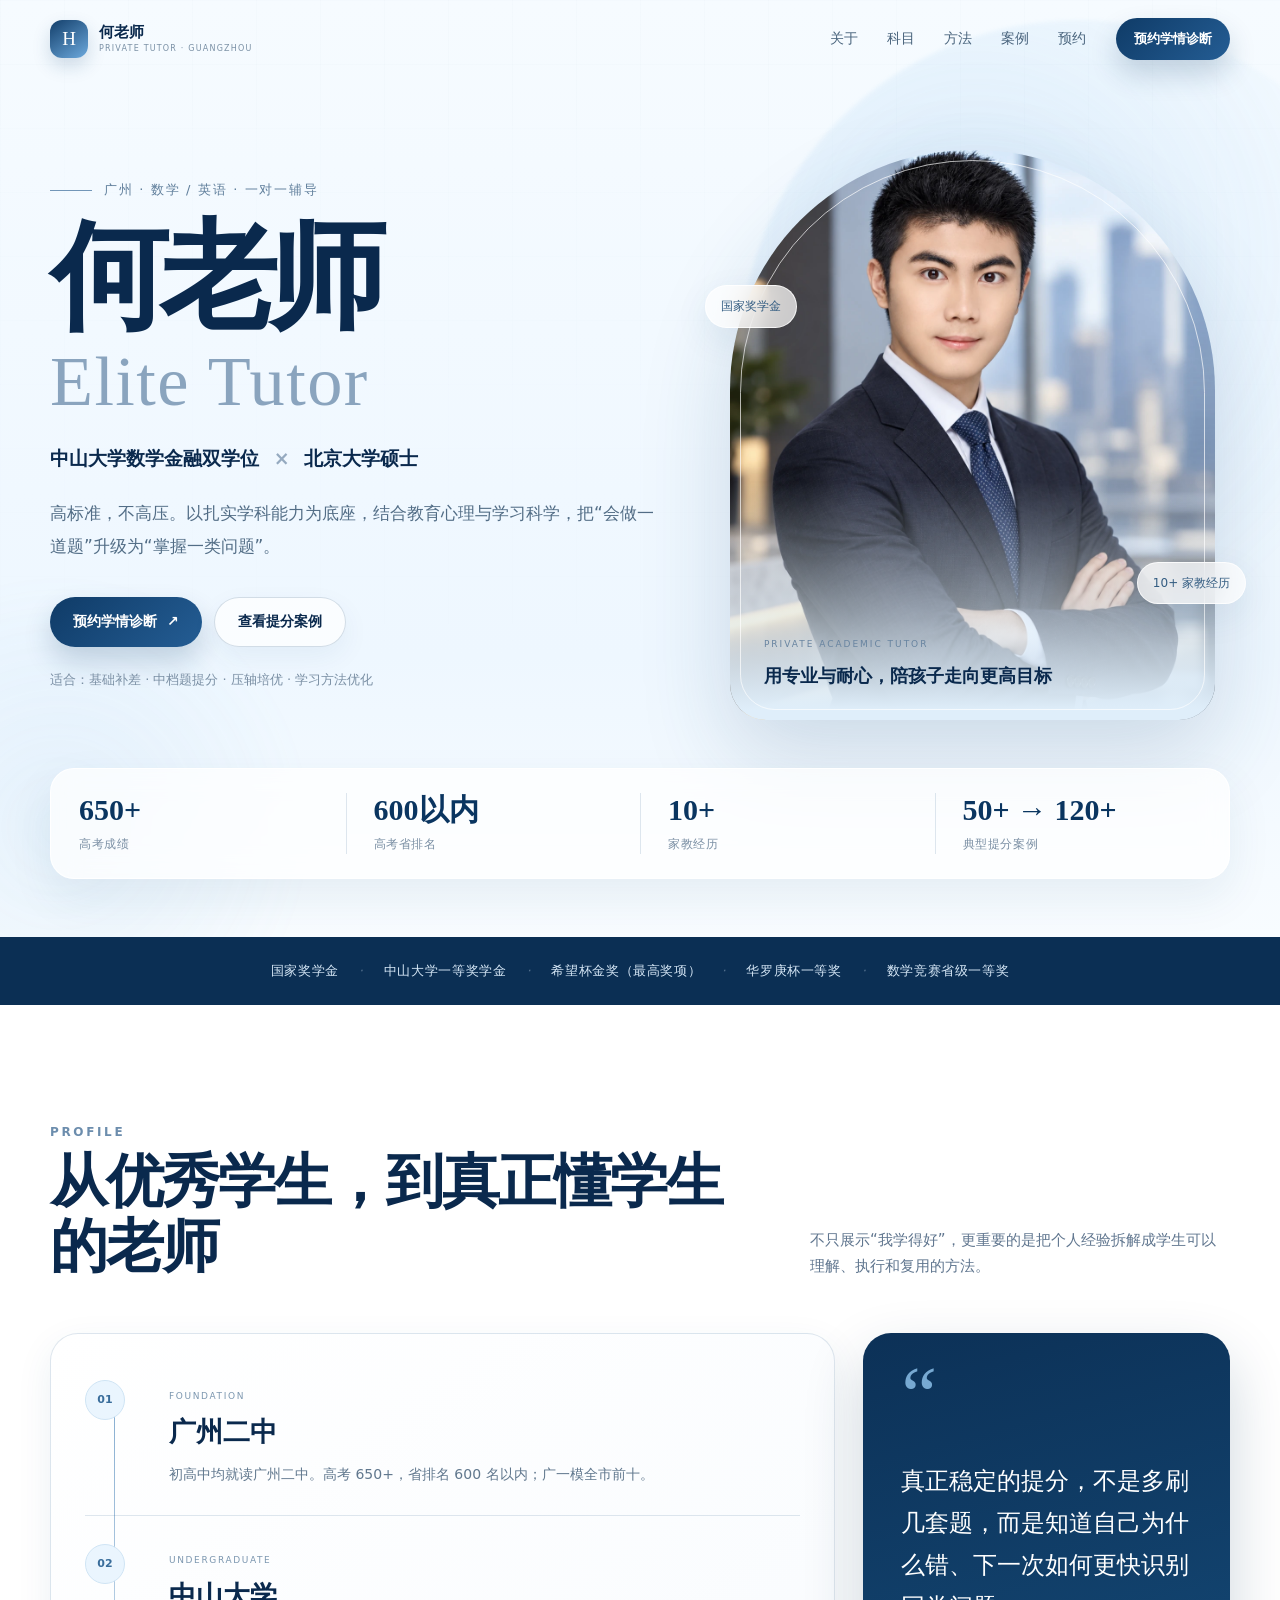
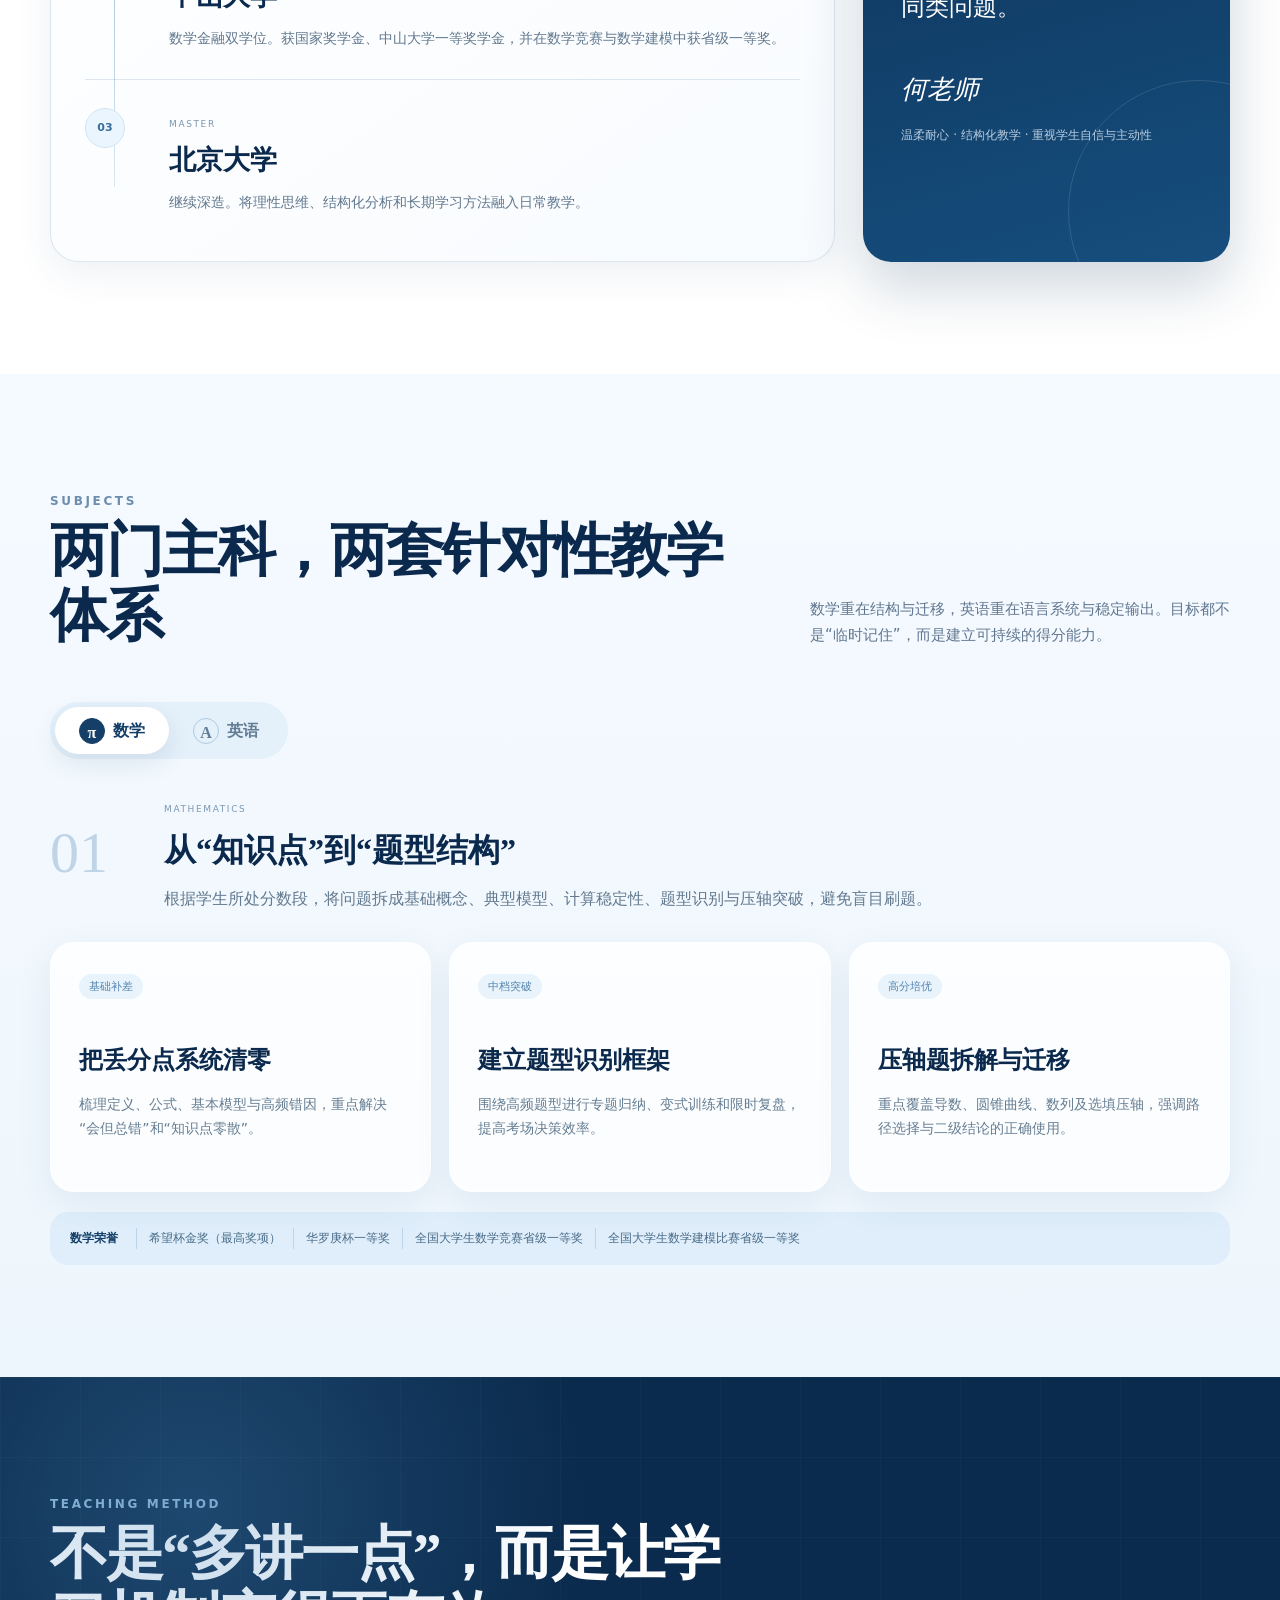
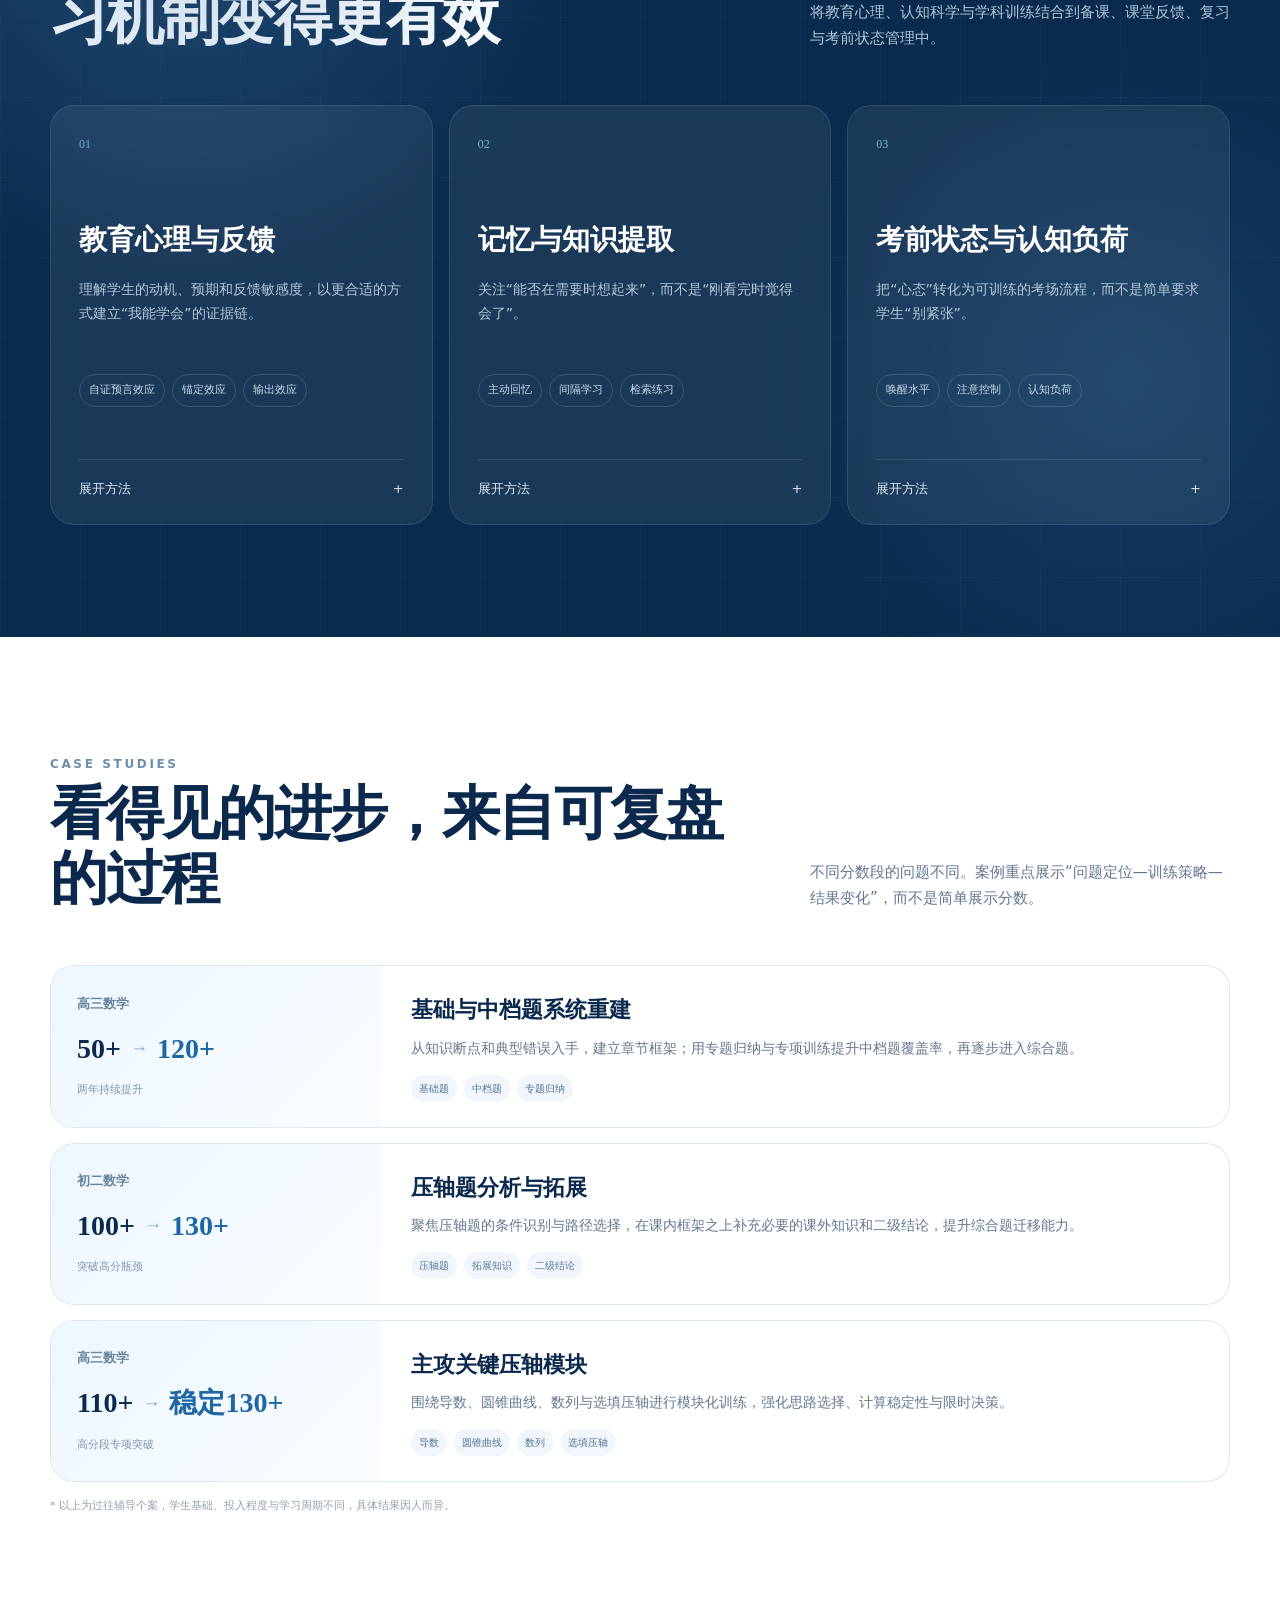
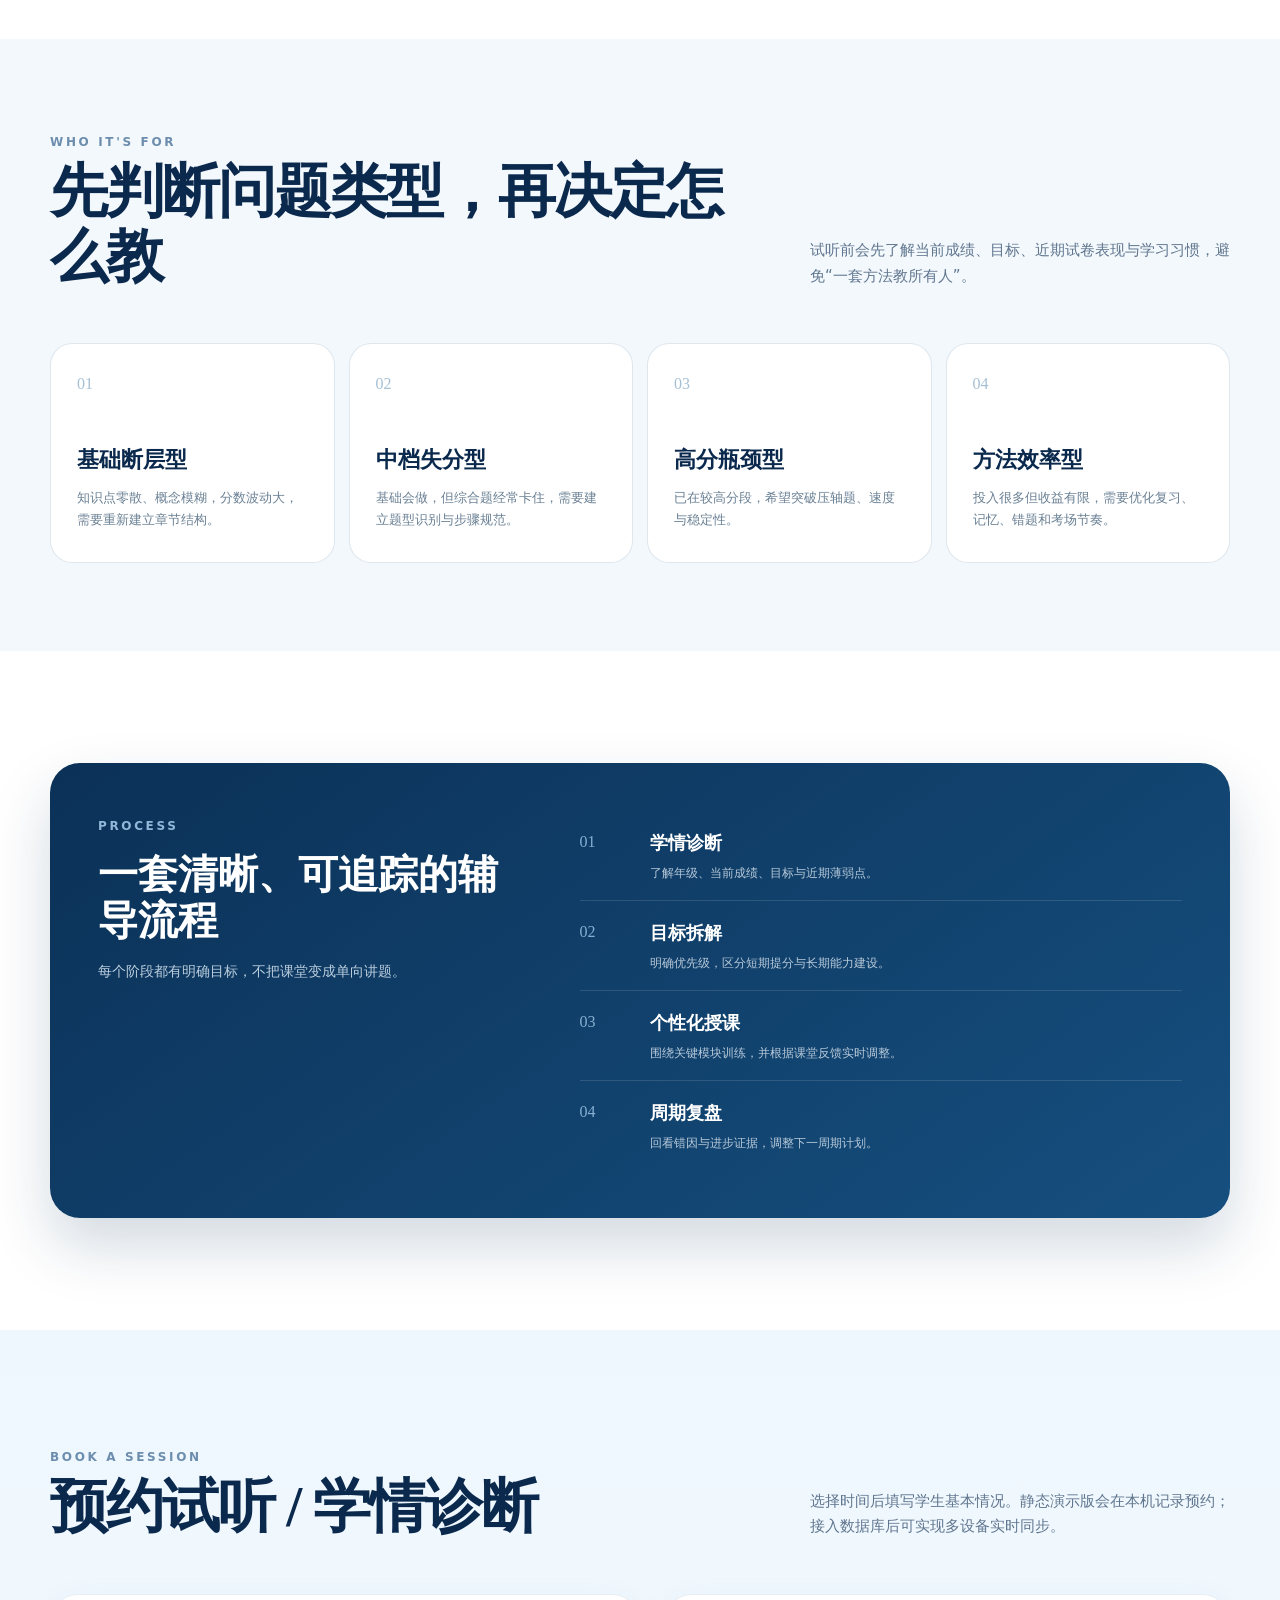
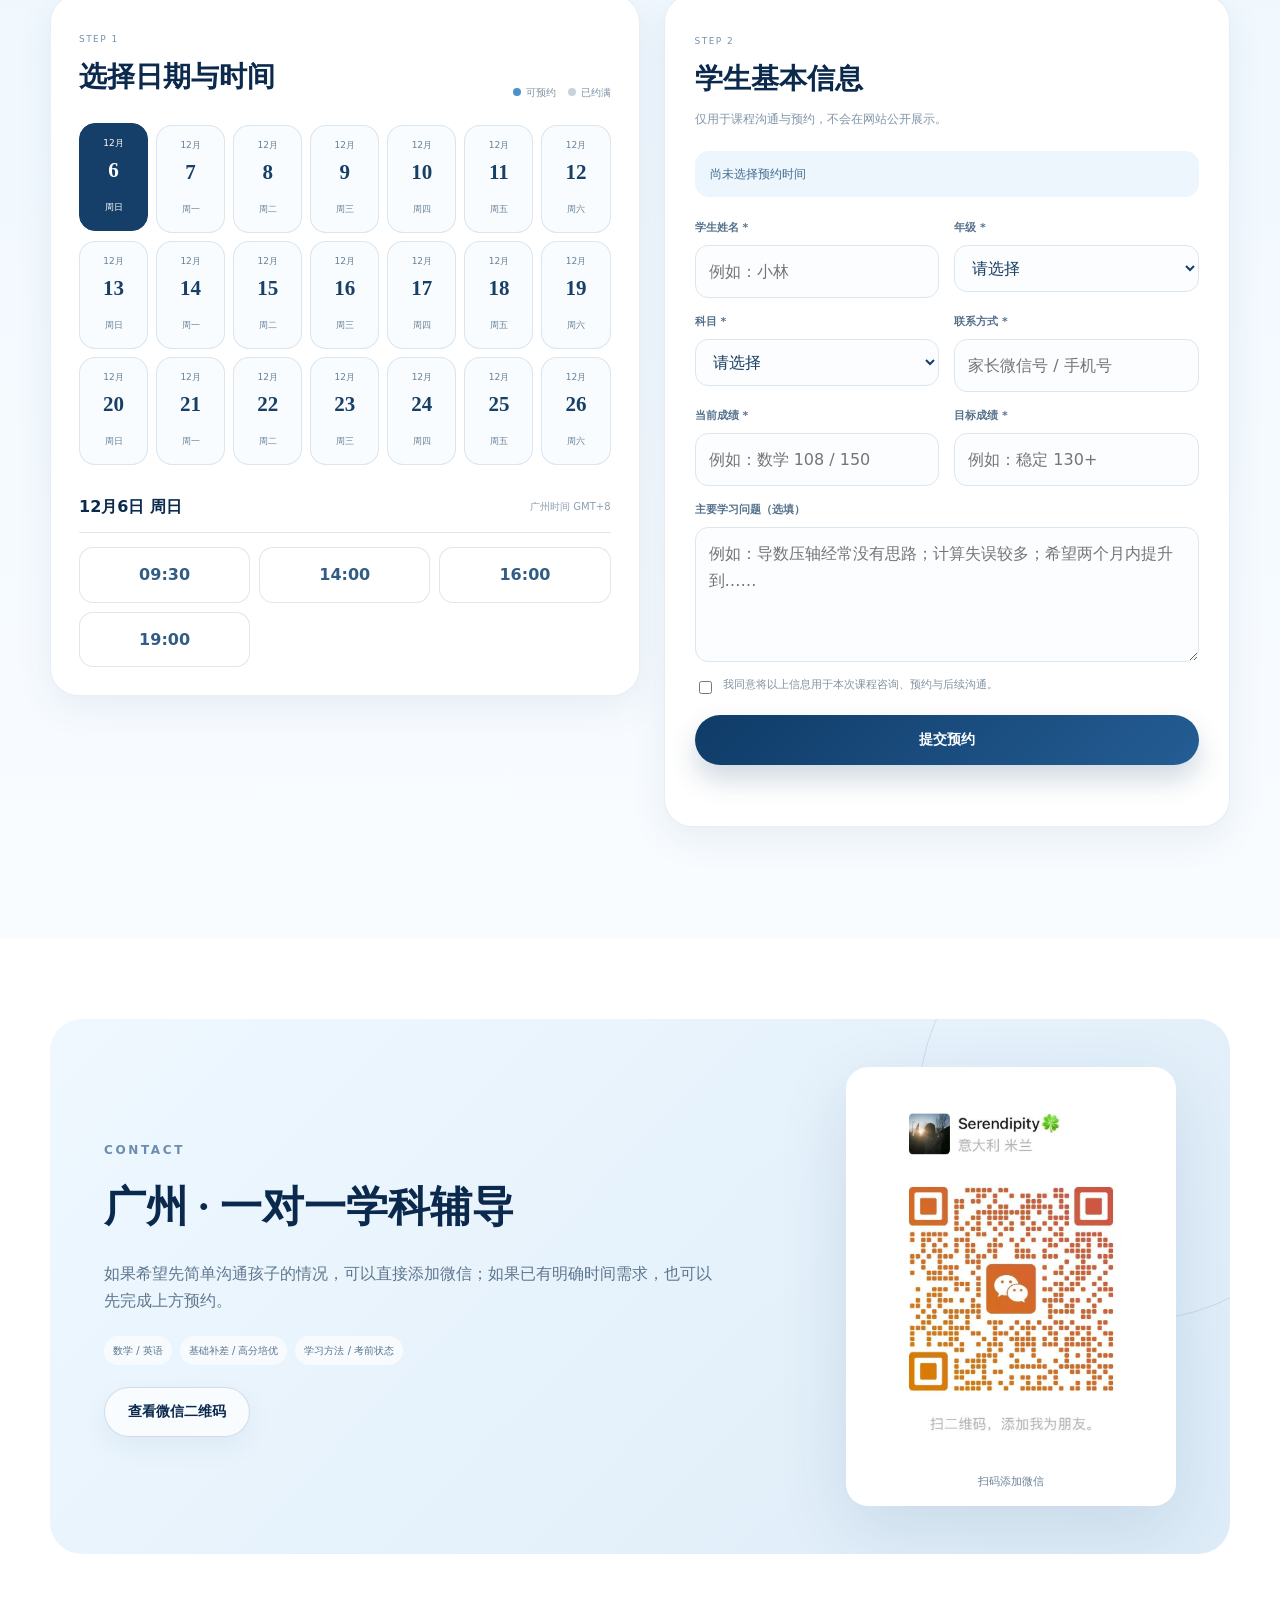
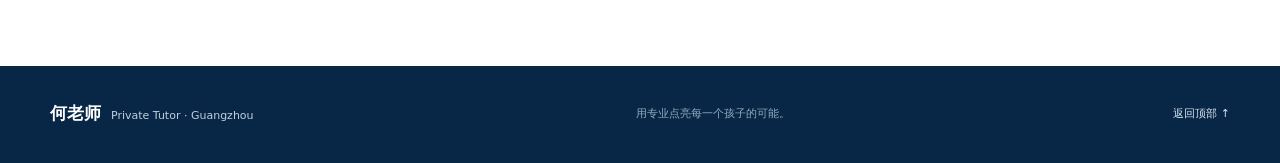
==== preview-standalone.html @ 959acd07 "Add files via upload Initial website deployment" ====
<!doctype html>
<html lang="zh-CN">
<head>
  <meta charset="utf-8" />
  <meta name="viewport" content="width=device-width, initial-scale=1, viewport-fit=cover" />
  <meta name="theme-color" content="#f4f9ff" />
  <meta name="description" content="何老师｜广州数学、英语一对一辅导。中山大学数学金融双学位、北京大学硕士，专注基础补差、高分突破与学习方法训练。" />
  <title>何老师｜广州数学 · 英语私人辅导</title>
  <link rel="icon" href="[data-uri]" type="image/svg+xml" />
  <style>
:root {
  --ink:#0a294d;
  --ink-2:#173f69;
  --muted:#60768f;
  --line:rgba(31,86,135,.14);
  --blue:#2d6eb1;
  --blue-2:#5d9bd6;
  --pale:#edf6ff;
  --pale-2:#f7fbff;
  --white:#fff;
  --navy:#082746;
  --shadow:0 22px 70px rgba(24,64,103,.12);
  --shadow-soft:0 12px 36px rgba(28,76,118,.08);
  --radius:28px;
  --shell:min(1180px, calc(100vw - 48px));
  --serif:"Songti SC","STSong","SimSun",serif;
  --sans:"PingFang SC","Microsoft YaHei","Noto Sans CJK SC",system-ui,-apple-system,sans-serif;
}
*{box-sizing:border-box}
html{scroll-behavior:smooth;scroll-padding-top:88px}
body{margin:0;color:var(--ink);font-family:var(--sans);background:#f9fcff;line-height:1.7;-webkit-font-smoothing:antialiased;overflow-x:hidden}
body.modal-open{overflow:hidden}
a{color:inherit;text-decoration:none}
button,input,select,textarea{font:inherit}
button{color:inherit}
img{max-width:100%;display:block}
.shell{width:var(--shell);margin-inline:auto}
.section{position:relative;padding:112px 0}
.kicker{display:inline-block;font-size:12px;letter-spacing:.22em;color:#6c8dad;font-weight:700;margin-bottom:8px}
.section-head{display:grid;grid-template-columns:minmax(0,1.25fr) minmax(280px,.75fr);gap:60px;align-items:end;margin-bottom:54px}
.section-head h2{font-family:var(--serif);font-size:clamp(34px,4.5vw,58px);line-height:1.12;margin:0;letter-spacing:-.035em;font-weight:700}
.section-head p{margin:0;color:var(--muted);font-size:15px}
.reveal{opacity:0;transform:translateY(28px);transition:opacity .8s cubic-bezier(.2,.75,.25,1),transform .8s cubic-bezier(.2,.75,.25,1)}
.reveal.in-view{opacity:1;transform:none}

.cursor-glow{position:fixed;z-index:0;width:420px;height:420px;border-radius:50%;background:radial-gradient(circle,rgba(102,170,226,.13),rgba(102,170,226,0) 68%);pointer-events:none;transform:translate(-50%,-50%);opacity:.8;left:-999px;top:-999px}
.page-progress{position:fixed;z-index:100;left:0;right:0;top:0;height:2px;background:transparent}.page-progress span{display:block;height:100%;width:0;background:linear-gradient(90deg,#5ba0dc,#123f6e)}

.site-header{position:fixed;z-index:90;left:0;right:0;top:0;padding:18px 0;transition:.35s}.site-header.scrolled{background:rgba(249,252,255,.84);backdrop-filter:blur(18px);-webkit-backdrop-filter:blur(18px);box-shadow:0 1px 0 var(--line);padding:10px 0}
.nav-wrap{display:flex;align-items:center;gap:28px}
.brand{display:flex;align-items:center;gap:11px;margin-right:auto}.brand-mark{width:38px;height:38px;border-radius:12px;background:linear-gradient(145deg,#133f6b,#6ca9dd);color:#fff;display:grid;place-items:center;font-family:Georgia,serif;font-size:19px;box-shadow:0 8px 18px rgba(24,74,118,.18)}.brand-copy{display:flex;flex-direction:column;line-height:1.1}.brand-copy strong{font-size:15px}.brand-copy small{font-size:8px;letter-spacing:.15em;color:#7a90a5;margin-top:4px}
.nav-links{display:flex;gap:25px;font-size:14px;color:#49647d}.nav-links a{position:relative;padding:8px 2px}.nav-links a:after{content:"";position:absolute;left:0;right:100%;bottom:2px;height:1px;background:var(--ink-2);transition:.25s}.nav-links a:hover:after,.nav-links a.active:after{right:0}
.nav-toggle{display:none;border:0;background:transparent;width:42px;height:42px;padding:10px}.nav-toggle span{display:block;width:22px;height:1px;background:var(--ink);margin:6px auto;transition:.3s}
.btn{border:0;display:inline-flex;align-items:center;justify-content:center;gap:10px;min-height:50px;padding:0 23px;border-radius:999px;font-weight:650;font-size:14px;cursor:pointer;transition:transform .25s,box-shadow .25s,background .25s,border-color .25s}.btn:hover{transform:translateY(-2px)}.btn-primary{background:linear-gradient(135deg,#0f3b67,#245d94);color:#fff;box-shadow:0 14px 28px rgba(13,59,102,.2)}.btn-primary:hover{box-shadow:0 18px 36px rgba(13,59,102,.27)}.btn-ghost{background:rgba(255,255,255,.72);border:1px solid rgba(25,75,119,.18);box-shadow:0 10px 28px rgba(25,75,119,.06)}.btn-sm{min-height:42px;padding:0 18px;font-size:13px}

.hero{padding-top:150px;padding-bottom:58px;min-height:820px;overflow:hidden;background:linear-gradient(180deg,#f6fbff 0%,#eef7ff 70%,#f8fcff 100%)}
.hero:before{content:"";position:absolute;inset:0;background-image:linear-gradient(rgba(31,82,126,.025) 1px,transparent 1px),linear-gradient(90deg,rgba(31,82,126,.025) 1px,transparent 1px);background-size:64px 64px;mask-image:linear-gradient(to bottom,rgba(0,0,0,.5),transparent 80%)}
.hero-mesh{position:absolute;border-radius:50%;filter:blur(2px);opacity:.65}.mesh-one{width:680px;height:680px;right:-140px;top:20px;background:radial-gradient(circle at 35% 35%,rgba(110,178,235,.3),rgba(237,247,255,0) 68%)}.mesh-two{width:520px;height:520px;left:-200px;bottom:-150px;background:radial-gradient(circle,rgba(116,176,223,.18),rgba(255,255,255,0) 70%)}
.hero-grid{position:relative;z-index:2;display:grid;grid-template-columns:1.08fr .92fr;align-items:center;gap:60px}
.eyebrow{display:flex;align-items:center;gap:12px;color:#5f7e9b;font-size:13px;letter-spacing:.13em}.eyebrow span{width:42px;height:1px;background:#7296b8}
.hero-copy h1{margin:22px 0 10px;line-height:.93}.hero-copy h1 span{display:block;font-family:var(--serif);font-size:clamp(72px,9.2vw,124px);letter-spacing:-.075em}.hero-copy h1 em{display:block;font-family:Georgia,"Times New Roman",serif;font-size:clamp(42px,5.5vw,74px);font-style:normal;font-weight:400;color:#8aa4be;letter-spacing:.02em;margin-top:16px}
.hero-credential{font-size:19px;font-weight:700;margin:28px 0 0}.hero-credential i{font-style:normal;color:#95aac0;margin:0 8px}.hero-lead{font-size:17px;color:#526d86;max-width:690px;margin:22px 0 0;line-height:1.95}.hero-actions{display:flex;gap:12px;flex-wrap:wrap;margin-top:34px}.hero-note{margin-top:22px;color:#7a8fa4;font-size:13px}
.portrait-stage{position:relative;min-height:560px;display:flex;align-items:flex-end;justify-content:center}.portrait-halo{position:absolute;width:470px;height:470px;top:38px;border-radius:50%;background:radial-gradient(circle,#cde8fb 0,#e9f5fd 50%,rgba(237,248,255,0) 72%)}.portrait-frame{position:relative;width:min(100%,485px);height:570px;border-radius:240px 240px 36px 36px;overflow:hidden;background:#d8eaf7;box-shadow:0 34px 90px rgba(31,77,118,.18);transform-style:preserve-3d;transition:transform .18s ease-out}.portrait-frame:before{content:"";position:absolute;inset:10px;border:1px solid rgba(255,255,255,.68);border-radius:inherit;z-index:3;pointer-events:none}.portrait-frame img{width:100%;height:100%;object-fit:cover;object-position:center 42%}.portrait-fade{position:absolute;z-index:1;left:0;right:0;bottom:0;height:42%;background:linear-gradient(to top,#dfeefa 4%,rgba(223,238,250,.76) 30%,rgba(223,238,250,0) 100%)}.portrait-caption{position:absolute;z-index:4;left:34px;right:34px;bottom:28px}.portrait-caption span{font-size:9px;letter-spacing:.22em;color:#6884a0}.portrait-caption strong{display:block;font-family:var(--serif);font-size:18px;margin-top:6px;font-weight:600}.float-chip{position:absolute;z-index:6;background:rgba(255,255,255,.72);backdrop-filter:blur(15px);border:1px solid rgba(255,255,255,.8);box-shadow:var(--shadow-soft);padding:10px 15px;border-radius:999px;font-size:12px;color:#345d82;animation:float 4.6s ease-in-out infinite}.chip-a{left:-10px;top:135px}.chip-b{right:-16px;bottom:116px;animation-delay:-1.8s}@keyframes float{50%{transform:translateY(-9px)}}
.hero-stats{position:relative;z-index:4;margin-top:48px;background:rgba(255,255,255,.74);backdrop-filter:blur(14px);border:1px solid rgba(255,255,255,.9);border-radius:24px;display:grid;grid-template-columns:repeat(4,1fr);box-shadow:0 18px 45px rgba(27,73,111,.08)}.hero-stats article{padding:24px 28px;position:relative}.hero-stats article+article:before{content:"";position:absolute;left:0;top:24px;bottom:24px;width:1px;background:var(--line)}.hero-stats strong{display:block;font-family:Georgia,var(--serif);font-size:30px;line-height:1.15;color:#0a3560}.hero-stats span{display:block;color:#7a8fa4;font-size:12px;margin-top:6px;letter-spacing:.05em}
.trust-strip{background:#0b2f54;color:#d7e8f7;overflow:hidden}.trust-track{height:68px;display:flex;align-items:center;justify-content:center;gap:20px;white-space:nowrap;font-size:13px;letter-spacing:.05em}.trust-track i{opacity:.35}

.about{background:#fff}.journey-grid{display:grid;grid-template-columns:1.5fr .7fr;gap:28px}.journey-card{position:relative;border:1px solid var(--line);border-radius:var(--radius);padding:18px 34px;background:linear-gradient(145deg,#fff,#f8fbfe);box-shadow:var(--shadow-soft)}.journey-line{position:absolute;left:63px;top:74px;bottom:74px;width:1px;background:linear-gradient(#89afd1,#d9e7f3)}.journey-step{position:relative;display:grid;grid-template-columns:62px 1fr;gap:22px;padding:28px 0}.journey-step+.journey-step{border-top:1px solid var(--line)}.journey-year{position:relative;z-index:2;width:40px;height:40px;border-radius:50%;display:grid;place-items:center;background:#eaf5fe;border:1px solid #cfe4f4;color:#396d9b;font-size:11px;font-weight:800}.journey-step small{font-size:9px;letter-spacing:.18em;color:#7b96af}.journey-step h3{font-family:var(--serif);font-size:27px;margin:3px 0 7px}.journey-step p{margin:0;color:#61788e;font-size:14px}.quote-card{border-radius:var(--radius);padding:38px;background:linear-gradient(165deg,#0c3157,#164e7d);color:#fff;position:relative;overflow:hidden;box-shadow:0 25px 60px rgba(8,48,85,.2)}.quote-card:after{content:"";position:absolute;width:260px;height:260px;border:1px solid rgba(255,255,255,.12);border-radius:50%;right:-100px;bottom:-80px}.quote-mark{font-family:Georgia,serif;font-size:80px;line-height:.6;color:#77a9d2}.quote-card blockquote{margin:30px 0 40px;font-family:var(--serif);font-size:24px;line-height:1.75}.signature{font-family:var(--serif);font-style:italic;font-size:26px}.quote-card p{font-size:12px;color:#b9cde0}

.subjects{background:linear-gradient(180deg,#f5faff,#eef6fd)}.subject-tabs{display:inline-flex;padding:5px;background:#e4f0fa;border-radius:999px;margin-bottom:34px}.subject-tab{border:0;background:transparent;padding:10px 24px;border-radius:999px;cursor:pointer;color:#627c94;font-weight:700;transition:.3s;display:flex;gap:8px;align-items:center}.subject-tab span{width:26px;height:26px;border-radius:50%;display:grid;place-items:center;border:1px solid #afcbe1;font-family:Georgia,serif}.subject-tab.active{background:#fff;color:#123e68;box-shadow:0 10px 24px rgba(26,73,112,.1)}.subject-tab.active span{background:#163f68;color:#fff;border-color:#163f68}.subject-panel{display:none}.subject-panel.active{display:block;animation:panelIn .5s ease both}@keyframes panelIn{from{opacity:0;transform:translateY(10px)}to{opacity:1;transform:none}}.subject-intro{display:grid;grid-template-columns:90px 1fr;gap:24px;align-items:center;margin-bottom:30px}.subject-number{font-family:Georgia,serif;font-size:58px;color:#bfd4e6;line-height:1}.subject-intro small{font-size:9px;letter-spacing:.18em;color:#7b98b2}.subject-intro h3{font-family:var(--serif);font-size:32px;margin:2px 0 8px}.subject-intro p{margin:0;color:#62798e;max-width:780px}.subject-grid{display:grid;grid-template-columns:repeat(3,1fr);gap:18px}.feature-card{min-height:250px;padding:28px;border-radius:24px;background:rgba(255,255,255,.78);border:1px solid rgba(255,255,255,.92);box-shadow:var(--shadow-soft);transform-style:preserve-3d;transition:transform .18s ease-out}.feature-card>span{font-size:11px;color:#5384ad;background:#e8f3fc;padding:6px 10px;border-radius:999px}.feature-card h4{font-family:var(--serif);font-size:24px;margin:42px 0 12px}.feature-card p{margin:0;color:#657d92;font-size:14px}.award-ribbon{display:flex;align-items:center;flex-wrap:wrap;gap:12px;margin-top:20px;padding:16px 20px;border-radius:18px;background:#dfeefa;color:#496b89;font-size:12px}.award-ribbon b{color:#123d66;margin-right:6px}.award-ribbon span{padding-left:12px;border-left:1px solid #bdd5e8}

.method{background:#0a2b4d;color:#fff;overflow:hidden}.method-bg{position:absolute;inset:0;background:radial-gradient(circle at 15% 15%,rgba(78,139,192,.3),transparent 30%),radial-gradient(circle at 88% 70%,rgba(58,127,183,.2),transparent 28%),linear-gradient(rgba(255,255,255,.025) 1px,transparent 1px),linear-gradient(90deg,rgba(255,255,255,.025) 1px,transparent 1px);background-size:auto,auto,80px 80px,80px 80px}.section-head.light p{color:#b0c6da}.section-head.light .kicker{color:#8fb8d9}.method-grid{position:relative;display:grid;grid-template-columns:repeat(3,1fr);gap:16px}.method-card{position:relative;min-height:420px;background:rgba(255,255,255,.065);border:1px solid rgba(255,255,255,.1);border-radius:24px;padding:28px;backdrop-filter:blur(10px);transform-style:preserve-3d;transition:transform .18s ease-out,background .3s}.method-card:hover{background:rgba(255,255,255,.09)}.method-index{font-family:Georgia,serif;font-size:12px;color:#7fb0d6}.method-card h3{font-family:var(--serif);font-size:28px;margin:62px 0 14px}.method-card>p{color:#b5c9d9;font-size:14px;min-height:74px}.tag-row{display:flex;flex-wrap:wrap;gap:7px;margin:22px 0}.tag-row span{font-size:11px;border:1px solid rgba(255,255,255,.14);border-radius:999px;padding:6px 9px;color:#c8dae8}.method-more{position:absolute;left:28px;right:28px;bottom:24px;border:0;border-top:1px solid rgba(255,255,255,.12);padding:18px 0 0;background:transparent;color:#dbe9f3;display:flex;justify-content:space-between;cursor:pointer;font-size:13px}.method-more span{transition:.3s}.method-card.open .method-more span{transform:rotate(45deg)}.method-detail{max-height:0;overflow:hidden;opacity:0;transition:max-height .45s,opacity .35s;margin-bottom:42px}.method-detail p{font-size:13px;color:#b8cada;margin:5px 0}.method-card.open .method-detail{max-height:180px;opacity:1}

.cases{background:#fff}.case-list{display:flex;flex-direction:column;gap:15px}.case-card{display:grid;grid-template-columns:330px 1fr;border:1px solid var(--line);border-radius:24px;overflow:hidden;background:#fff;transition:transform .3s,box-shadow .3s}.case-card:hover{transform:translateY(-4px);box-shadow:var(--shadow)}.case-score{padding:26px;background:linear-gradient(135deg,#edf7ff,#f9fcff);display:flex;flex-direction:column;justify-content:center}.case-score small{font-weight:700;color:#68839c}.case-score strong{display:flex;align-items:center;gap:9px;font-family:Georgia,var(--serif);font-size:28px;margin:9px 0}.case-score strong i{font-style:normal;color:#8ea7bd;font-size:18px}.case-score strong span:last-child{color:#1e67a4}.case-score em{font-style:normal;color:#8296aa;font-size:11px}.case-copy{padding:25px 30px}.case-copy h3{font-family:var(--serif);font-size:22px;margin:0 0 8px}.case-copy p{color:#63798e;margin:0;font-size:14px}.case-tags{display:flex;gap:7px;flex-wrap:wrap;margin-top:14px}.case-tags span{background:#f0f6fb;color:#557694;padding:5px 8px;border-radius:999px;font-size:10px}.case-disclaimer{font-size:11px;color:#92a2b1;margin-top:15px}

.fit-section{background:#f3f8fc;padding-top:88px;padding-bottom:88px}.fit-grid{display:grid;grid-template-columns:repeat(4,1fr);gap:14px}.fit-card{padding:26px;min-height:220px;border-radius:22px;background:#fff;border:1px solid var(--line)}.fit-card>span{font-family:Georgia,serif;color:#a5bfd4}.fit-card h3{font-family:var(--serif);font-size:22px;margin:44px 0 8px}.fit-card p{font-size:13px;color:#6a8094;margin:0}
.process-section{background:#fff}.process-wrap{display:grid;grid-template-columns:.8fr 1.2fr;gap:80px;padding:48px;border-radius:30px;background:linear-gradient(145deg,#0b3157,#164f7f);color:#fff;box-shadow:0 28px 60px rgba(11,49,87,.18)}.process-copy .kicker{color:#91b8d9}.process-copy h2{font-family:var(--serif);font-size:40px;line-height:1.15;margin:8px 0 16px}.process-copy p{color:#bbcede;font-size:14px}.process-list{list-style:none;padding:0;margin:0}.process-list li{display:grid;grid-template-columns:52px 1fr;gap:18px;padding:17px 0;border-bottom:1px solid rgba(255,255,255,.12)}.process-list li:last-child{border-bottom:0}.process-list li>span{font-family:Georgia,serif;color:#86b0d2}.process-list b{font-family:var(--serif);font-size:18px}.process-list p{margin:4px 0 0;color:#b8cada;font-size:12px}

.booking{background:linear-gradient(180deg,#eef7fe,#f9fcff)}.booking-layout{display:grid;grid-template-columns:1.02fr .98fr;gap:24px;align-items:start}.calendar-card,.booking-form{border-radius:28px;background:#fff;border:1px solid rgba(36,89,133,.1);box-shadow:var(--shadow-soft)}.calendar-card{padding:28px;position:sticky;top:100px}.calendar-head{display:flex;justify-content:space-between;align-items:flex-end;gap:20px}.calendar-head small,.form-head small{font-size:9px;letter-spacing:.16em;color:#7693ad}.calendar-head h3,.form-head h3{font-family:var(--serif);font-size:28px;margin:3px 0 0}.legend{display:flex;gap:12px;font-size:10px;color:#7c91a4}.legend span{display:flex;align-items:center;gap:5px}.dot{width:8px;height:8px;border-radius:50%;display:inline-block}.dot.available{background:#4c91c9}.dot.booked{background:#c9d2da}.date-scroller{display:grid;grid-template-columns:repeat(7,1fr);gap:8px;margin-top:24px}.date-btn{border:1px solid var(--line);background:#f9fcff;border-radius:16px;padding:12px 4px;cursor:pointer;color:#678096;transition:.25s}.date-btn small{display:block;font-size:9px}.date-btn strong{display:block;font-family:Georgia,serif;font-size:21px;color:#183f65;margin:2px 0}.date-btn span{font-size:9px}.date-btn:hover,.date-btn.active{background:#153f69;color:#fff;border-color:#153f69;transform:translateY(-2px)}.date-btn.active strong,.date-btn:hover strong{color:#fff}.slot-title{display:flex;justify-content:space-between;align-items:center;margin-top:28px;padding-bottom:12px;border-bottom:1px solid var(--line)}.slot-title span{font-weight:700}.slot-title small{font-size:10px;color:#8ea0b1}.time-slots{display:grid;grid-template-columns:repeat(3,1fr);gap:9px;margin-top:14px}.time-btn{border:1px solid var(--line);background:#fff;border-radius:14px;padding:13px 8px;cursor:pointer;font-weight:700;color:#315d84;transition:.25s}.time-btn:hover:not(:disabled),.time-btn.active{background:#eaf4fc;border-color:#87b4d8;transform:translateY(-2px)}.time-btn:disabled{cursor:not-allowed;color:#a6b2bd;background:#f2f4f6;text-decoration:line-through}.empty-slots{grid-column:1/-1;padding:42px 10px;text-align:center;color:#9aabb9;font-size:13px}
.booking-form{padding:30px}.form-head p{font-size:12px;color:#8295a8;margin:6px 0 0}.selected-slot{margin:22px 0;padding:13px 15px;border-radius:14px;background:#edf6fd;color:#426b8e;font-size:12px}.selected-slot.ready{background:#e6f3ff;color:#154c7c;border:1px solid #c7e0f3}.form-grid{display:grid;grid-template-columns:1fr 1fr;gap:15px}.booking-form label{display:flex;flex-direction:column;gap:7px}.booking-form label>span{font-size:11px;color:#54718c;font-weight:650}.booking-form input,.booking-form select,.booking-form textarea{width:100%;border:1px solid #dbe7f0;background:#fbfdff;border-radius:13px;padding:12px 13px;color:#183e62;outline:0;transition:.25s}.booking-form input:focus,.booking-form select:focus,.booking-form textarea:focus{border-color:#6fa7d2;box-shadow:0 0 0 4px rgba(95,157,206,.11);background:#fff}.booking-form textarea{resize:vertical}.full-field{margin-top:15px}.privacy-check{margin-top:14px!important;display:flex!important;flex-direction:row!important;align-items:flex-start!important;gap:8px!important}.privacy-check input{width:auto;margin-top:5px}.privacy-check span{font-weight:400!important;color:#8092a3!important}.submit-btn{width:100%;margin-top:18px}.submit-spinner{display:none;width:16px;height:16px;border:2px solid rgba(255,255,255,.35);border-top-color:#fff;border-radius:50%;animation:spin .7s linear infinite}.submit-btn.loading .submit-spinner{display:block}.submit-btn.loading .submit-label{opacity:.8}@keyframes spin{to{transform:rotate(360deg)}}.form-status{min-height:22px;font-size:12px;margin:9px 0 0;text-align:center}.form-status.error{color:#ae4242}.form-status.success{color:#2a765e}

.contact-section{background:#fff;padding-top:80px}.contact-card{display:grid;grid-template-columns:1fr 330px;gap:60px;align-items:center;padding:48px 54px;border-radius:32px;background:linear-gradient(135deg,#eff8ff,#ddecf8);overflow:hidden;position:relative}.contact-card:before{content:"";position:absolute;width:430px;height:430px;border-radius:50%;border:1px solid rgba(46,104,153,.15);right:-120px;top:-130px}.contact-copy{position:relative;z-index:2}.contact-copy h2{font-family:var(--serif);font-size:42px;margin:4px 0 12px}.contact-copy p{color:#5f778e;max-width:620px}.contact-points{display:flex;gap:8px;flex-wrap:wrap;margin:22px 0}.contact-points span{font-size:10px;background:rgba(255,255,255,.68);padding:6px 9px;border-radius:999px;color:#56738e}.qr-preview{position:relative;z-index:2;border:0;background:#fff;padding:14px;border-radius:22px;box-shadow:var(--shadow);cursor:pointer}.qr-preview img{border-radius:13px}.qr-preview span{display:block;text-align:center;font-size:11px;color:#6a8196;margin-top:8px}.footer{padding:34px 0;background:#082746;color:#bed0df}.footer-inner{display:flex;align-items:center;justify-content:space-between;gap:30px;font-size:11px}.footer-inner>div{display:flex;gap:10px;align-items:baseline}.footer-inner strong{font-family:var(--serif);font-size:17px;color:#fff}.footer-inner p{margin:0;color:#8facbf}.footer-inner a{color:#d7e6f2}
.mobile-cta{display:none}
.modal{position:fixed;inset:0;z-index:120;display:grid;place-items:center;visibility:hidden;opacity:0;transition:.25s}.modal.open{visibility:visible;opacity:1}.modal-backdrop{position:absolute;inset:0;background:rgba(4,24,42,.68);backdrop-filter:blur(10px)}.modal-card{position:relative;width:min(440px,calc(100vw - 36px));background:#fff;border-radius:26px;padding:28px;text-align:center;box-shadow:0 30px 100px rgba(0,0,0,.28);transform:translateY(18px) scale(.98);transition:.3s}.modal.open .modal-card{transform:none}.modal-card h3{font-family:var(--serif);font-size:28px;margin:0 0 16px}.modal-card img{width:100%;max-height:520px;object-fit:contain;border-radius:16px}.modal-card p{font-size:11px;color:#7d91a3}.modal-close{position:absolute;right:14px;top:10px;border:0;background:transparent;font-size:28px;color:#6f8498;cursor:pointer}.toast{position:fixed;z-index:130;left:50%;bottom:28px;transform:translate(-50%,20px);background:#0b3156;color:#fff;padding:11px 18px;border-radius:999px;font-size:12px;box-shadow:0 15px 40px rgba(6,39,70,.3);opacity:0;pointer-events:none;transition:.3s}.toast.show{opacity:1;transform:translate(-50%,0)}

@media (max-width: 980px){
  :root{--shell:min(100% - 34px, 920px)}
  .desktop-cta{display:none}.nav-links{margin-left:auto}
  .hero{padding-top:128px}.hero-grid{grid-template-columns:1fr 1fr;gap:28px}.portrait-stage{min-height:500px}.portrait-frame{height:510px}.hero-stats article{padding:20px 18px}.hero-stats strong{font-size:25px}
  .journey-grid{grid-template-columns:1fr}.quote-card{min-height:360px}.subject-grid,.method-grid{grid-template-columns:1fr 1fr}.method-card:last-child{grid-column:1/-1;min-height:320px}.fit-grid{grid-template-columns:1fr 1fr}.process-wrap{grid-template-columns:1fr;gap:28px}.booking-layout{grid-template-columns:1fr}.calendar-card{position:relative;top:auto}.contact-card{grid-template-columns:1fr 280px}
}
@media (max-width: 720px){
  :root{--shell:calc(100% - 28px);--radius:22px}.section{padding:78px 0}.cursor-glow{display:none}.site-header{padding:10px 0}.brand-copy small{display:none}.nav-toggle{display:block}.nav-links{position:absolute;left:14px;right:14px;top:66px;display:flex;flex-direction:column;gap:2px;background:rgba(255,255,255,.95);backdrop-filter:blur(18px);border:1px solid var(--line);border-radius:18px;padding:12px;box-shadow:var(--shadow);opacity:0;visibility:hidden;transform:translateY(-10px);transition:.25s}.nav-links.open{opacity:1;visibility:visible;transform:none}.nav-links a{padding:11px 12px}.nav-links a:after{display:none}
  .hero{min-height:auto;padding-top:112px;padding-bottom:42px}.hero-grid{grid-template-columns:1fr}.hero-copy{text-align:left}.hero-copy h1 span{font-size:68px}.hero-copy h1 em{font-size:42px}.hero-credential{font-size:16px}.hero-lead{font-size:14px}.portrait-stage{min-height:490px;margin-top:12px}.portrait-frame{height:500px;width:min(100%,420px)}.chip-a{left:2px}.chip-b{right:0}.hero-stats{grid-template-columns:1fr 1fr;margin-top:22px}.hero-stats article:nth-child(3):before{display:none}.hero-stats article:nth-child(n+3){border-top:1px solid var(--line)}.hero-stats article{padding:18px}.hero-stats strong{font-size:23px}.trust-strip{overflow:hidden}.trust-track{justify-content:flex-start;overflow:auto;padding-inline:2px;scrollbar-width:none}.trust-track::-webkit-scrollbar{display:none}
  .section-head{grid-template-columns:1fr;gap:14px;margin-bottom:36px}.section-head h2{font-size:37px}.section-head p{font-size:13px}.journey-card{padding:14px 18px}.journey-line{left:43px}.journey-step{grid-template-columns:48px 1fr;gap:12px;padding:22px 0}.journey-step h3{font-size:23px}.quote-card{padding:30px;min-height:320px}.quote-card blockquote{font-size:21px}
  .subject-tabs{width:100%;display:grid;grid-template-columns:1fr 1fr}.subject-tab{justify-content:center}.subject-intro{grid-template-columns:58px 1fr;gap:14px}.subject-number{font-size:44px}.subject-intro h3{font-size:26px}.subject-grid,.method-grid{grid-template-columns:1fr}.feature-card{min-height:auto}.feature-card h4{margin-top:36px}.method-card,.method-card:last-child{min-height:360px;grid-column:auto}.award-ribbon{align-items:flex-start}.award-ribbon span{width:100%;border-left:0;padding-left:0}.case-card{grid-template-columns:1fr}.case-score{padding:22px}.case-copy{padding:22px}.fit-grid{grid-template-columns:1fr}.fit-card{min-height:170px}.fit-card h3{margin-top:28px}.process-wrap{padding:28px 22px}.process-copy h2{font-size:32px}
  .calendar-card,.booking-form{padding:20px;border-radius:22px}.calendar-head{align-items:flex-start;flex-direction:column}.date-scroller{display:flex;overflow:auto;scroll-snap-type:x mandatory;padding-bottom:5px;scrollbar-width:none}.date-scroller::-webkit-scrollbar{display:none}.date-btn{min-width:68px;scroll-snap-align:start}.time-slots{grid-template-columns:1fr 1fr}.form-grid{grid-template-columns:1fr}.contact-card{grid-template-columns:1fr;padding:30px 22px}.contact-copy h2{font-size:34px}.qr-preview{max-width:320px;margin:auto}.footer{padding-bottom:88px}.footer-inner{flex-direction:column;text-align:center}.mobile-cta{position:fixed;z-index:85;left:10px;right:10px;bottom:10px;display:grid;grid-template-columns:.82fr 1.18fr;background:rgba(255,255,255,.9);backdrop-filter:blur(18px);border:1px solid rgba(255,255,255,.95);border-radius:18px;padding:7px;box-shadow:0 18px 50px rgba(15,55,89,.22)}.mobile-cta button,.mobile-cta a{border:0;border-radius:13px;min-height:48px;display:grid;place-items:center;font-weight:700;font-size:13px}.mobile-cta button{background:#eef5fb;color:#315d84}.mobile-cta a{background:#123f6c;color:#fff}.toast{bottom:82px;white-space:nowrap;max-width:calc(100vw - 30px)}
}
@media (prefers-reduced-motion:reduce){*{scroll-behavior:auto!important;animation:none!important;transition-duration:.001ms!important}.reveal{opacity:1!important;transform:none!important}}

</style>
</head>
<body>
  <div class="cursor-glow" aria-hidden="true"></div>
  <div class="page-progress" aria-hidden="true"><span></span></div>

  <header class="site-header" id="top">
    <div class="nav-wrap shell">
      <a class="brand magnetic" href="#top" aria-label="返回首页">
        <span class="brand-mark">H</span>
        <span class="brand-copy"><strong>何老师</strong><small>PRIVATE TUTOR · GUANGZHOU</small></span>
      </a>
      <button class="nav-toggle" aria-label="打开导航" aria-expanded="false">
        <span></span><span></span>
      </button>
      <nav class="nav-links" aria-label="主导航">
        <a href="#about">关于</a>
        <a href="#subjects">科目</a>
        <a href="#method">方法</a>
        <a href="#cases">案例</a>
        <a href="#booking">预约</a>
      </nav>
      <a class="btn btn-sm btn-primary desktop-cta magnetic" href="#booking">预约学情诊断</a>
    </div>
  </header>

  <main>
    <section class="hero section" id="home">
      <div class="hero-mesh mesh-one" aria-hidden="true"></div>
      <div class="hero-mesh mesh-two" aria-hidden="true"></div>
      <div class="shell hero-grid">
        <div class="hero-copy reveal">
          <div class="eyebrow"><span></span>广州 · 数学 / 英语 · 一对一辅导</div>
          <h1><span>何老师</span><em>Elite Tutor</em></h1>
          <p class="hero-credential">中山大学数学金融双学位 <i>×</i> 北京大学硕士</p>
          <p class="hero-lead">高标准，不高压。以扎实学科能力为底座，结合教育心理与学习科学，把“会做一道题”升级为“掌握一类问题”。</p>
          <div class="hero-actions">
            <a class="btn btn-primary magnetic" href="#booking">预约学情诊断 <span>↗</span></a>
            <a class="btn btn-ghost magnetic" href="#cases">查看提分案例</a>
          </div>
          <div class="hero-note">适合：基础补差 · 中档题提分 · 压轴培优 · 学习方法优化</div>
        </div>

        <div class="portrait-stage reveal" data-delay="120">
          <div class="portrait-halo" aria-hidden="true"></div>
          <div class="portrait-frame parallax-card" data-tilt>
            <img src="[data-uri]" alt="何老师个人形象照" />
            <div class="portrait-fade"></div>
            <div class="portrait-caption">
              <span>PRIVATE ACADEMIC TUTOR</span>
              <strong>用专业与耐心，陪孩子走向更高目标</strong>
            </div>
          </div>
          <div class="float-chip chip-a">国家奖学金</div>
          <div class="float-chip chip-b">10+ 家教经历</div>
        </div>
      </div>

      <div class="shell hero-stats reveal" data-delay="180">
        <article><strong class="count" data-count="650" data-suffix="+">0</strong><span>高考成绩</span></article>
        <article><strong class="count" data-count="600" data-suffix="以内">0</strong><span>高考省排名</span></article>
        <article><strong class="count" data-count="10" data-suffix="+">0</strong><span>家教经历</span></article>
        <article><strong>50+ → 120+</strong><span>典型提分案例</span></article>
      </div>
    </section>

    <section class="trust-strip" aria-label="核心荣誉">
      <div class="trust-track shell">
        <span>国家奖学金</span><i>·</i><span>中山大学一等奖学金</span><i>·</i><span>希望杯金奖（最高奖项）</span><i>·</i><span>华罗庚杯一等奖</span><i>·</i><span>数学竞赛省级一等奖</span>
      </div>
    </section>

    <section class="section about" id="about">
      <div class="shell">
        <div class="section-head reveal">
          <div><span class="kicker">PROFILE</span><h2>从优秀学生，到真正懂学生的老师</h2></div>
          <p>不只展示“我学得好”，更重要的是把个人经验拆解成学生可以理解、执行和复用的方法。</p>
        </div>

        <div class="journey-grid">
          <div class="journey-card reveal">
            <div class="journey-line" aria-hidden="true"></div>
            <article class="journey-step">
              <span class="journey-year">01</span>
              <div><small>FOUNDATION</small><h3>广州二中</h3><p>初高中均就读广州二中。高考 650+，省排名 600 名以内；广一模全市前十。</p></div>
            </article>
            <article class="journey-step">
              <span class="journey-year">02</span>
              <div><small>UNDERGRADUATE</small><h3>中山大学</h3><p>数学金融双学位。获国家奖学金、中山大学一等奖学金，并在数学竞赛与数学建模中获省级一等奖。</p></div>
            </article>
            <article class="journey-step">
              <span class="journey-year">03</span>
              <div><small>MASTER</small><h3>北京大学</h3><p>继续深造。将理性思维、结构化分析和长期学习方法融入日常教学。</p></div>
            </article>
          </div>

          <aside class="quote-card reveal" data-delay="120">
            <span class="quote-mark">“</span>
            <blockquote>真正稳定的提分，不是多刷几套题，而是知道自己为什么错、下一次如何更快识别同类问题。</blockquote>
            <div class="signature">何老师</div>
            <p>温柔耐心 · 结构化教学 · 重视学生自信与主动性</p>
          </aside>
        </div>
      </div>
    </section>

    <section class="section subjects" id="subjects">
      <div class="shell">
        <div class="section-head reveal">
          <div><span class="kicker">SUBJECTS</span><h2>两门主科，两套针对性教学体系</h2></div>
          <p>数学重在结构与迁移，英语重在语言系统与稳定输出。目标都不是“临时记住”，而是建立可持续的得分能力。</p>
        </div>

        <div class="subject-tabs reveal" role="tablist" aria-label="教学科目">
          <button class="subject-tab active" role="tab" aria-selected="true" data-subject="math"><span>π</span>数学</button>
          <button class="subject-tab" role="tab" aria-selected="false" data-subject="english"><span>A</span>英语</button>
        </div>

        <div class="subject-panel active" data-panel="math">
          <div class="subject-intro reveal">
            <span class="subject-number">01</span>
            <div><small>MATHEMATICS</small><h3>从“知识点”到“题型结构”</h3><p>根据学生所处分数段，将问题拆成基础概念、典型模型、计算稳定性、题型识别与压轴突破，避免盲目刷题。</p></div>
          </div>
          <div class="subject-grid">
            <article class="feature-card reveal" data-tilt><span>基础补差</span><h4>把丢分点系统清零</h4><p>梳理定义、公式、基本模型与高频错因，重点解决“会但总错”和“知识点零散”。</p></article>
            <article class="feature-card reveal" data-delay="60" data-tilt><span>中档突破</span><h4>建立题型识别框架</h4><p>围绕高频题型进行专题归纳、变式训练和限时复盘，提高考场决策效率。</p></article>
            <article class="feature-card reveal" data-delay="120" data-tilt><span>高分培优</span><h4>压轴题拆解与迁移</h4><p>重点覆盖导数、圆锥曲线、数列及选填压轴，强调路径选择与二级结论的正确使用。</p></article>
          </div>
          <div class="award-ribbon reveal">
            <b>数学荣誉</b><span>希望杯金奖（最高奖项）</span><span>华罗庚杯一等奖</span><span>全国大学生数学竞赛省级一等奖</span><span>全国大学生数学建模比赛省级一等奖</span>
          </div>
        </div>

        <div class="subject-panel" data-panel="english">
          <div class="subject-intro">
            <span class="subject-number">02</span>
            <div><small>ENGLISH</small><h3>从“记单词”到“语言系统”</h3><p>围绕词汇、语法、阅读、写作与考试节奏构建闭环，减少机械背诵，让输入真正转化为稳定输出。</p></div>
          </div>
          <div class="subject-grid">
            <article class="feature-card" data-tilt><span>词汇语法</span><h4>建立可调用的语言网络</h4><p>把词汇放回语境，把语法放回句子，通过归纳与对比提高长期保持和辨析能力。</p></article>
            <article class="feature-card" data-tilt><span>阅读理解</span><h4>从逐句翻译到结构阅读</h4><p>训练长难句切分、逻辑关系、段落功能与题干定位，提高阅读速度与证据意识。</p></article>
            <article class="feature-card" data-tilt><span>表达输出</span><h4>让写作可复盘、可提升</h4><p>从句式准确度、信息组织到表达升级建立检查框架，减少“会看不会写”。</p></article>
          </div>
          <div class="award-ribbon">
            <b>英语能力</b><span>CET-6 660</span><span>IELTS 7.5</span><span>PET 优秀</span>
          </div>
        </div>
      </div>
    </section>

    <section class="section method" id="method">
      <div class="method-bg" aria-hidden="true"></div>
      <div class="shell">
        <div class="section-head light reveal">
          <div><span class="kicker">TEACHING METHOD</span><h2>不是“多讲一点”，而是让学习机制变得更有效</h2></div>
          <p>将教育心理、认知科学与学科训练结合到备课、课堂反馈、复习与考前状态管理中。</p>
        </div>

        <div class="method-grid">
          <article class="method-card reveal" data-tilt>
            <div class="method-index">01</div><h3>教育心理与反馈</h3>
            <p>理解学生的动机、预期和反馈敏感度，以更合适的方式建立“我能学会”的证据链。</p>
            <div class="tag-row"><span>自证预言效应</span><span>锚定效应</span><span>输出效应</span></div>
            <button class="method-more" type="button">展开方法 <span>+</span></button>
            <div class="method-detail"><p>例如将大目标拆为可验证的小目标，避免一次考试定义长期能力；课堂中用“先判断—再解释—再迁移”的反馈路径，提高学生主动表达和纠错质量。</p></div>
          </article>

          <article class="method-card reveal" data-delay="70" data-tilt>
            <div class="method-index">02</div><h3>记忆与知识提取</h3>
            <p>关注“能否在需要时想起来”，而不是“刚看完时觉得会了”。</p>
            <div class="tag-row"><span>主动回忆</span><span>间隔学习</span><span>检索练习</span></div>
            <button class="method-more" type="button">展开方法 <span>+</span></button>
            <div class="method-detail"><p>通过错题再生成、间隔复习、混合题型与口头复述，使知识经过多次提取与重组，提升保持率与迁移能力。</p></div>
          </article>

          <article class="method-card reveal" data-delay="140" data-tilt>
            <div class="method-index">03</div><h3>考前状态与认知负荷</h3>
            <p>把“心态”转化为可训练的考场流程，而不是简单要求学生“别紧张”。</p>
            <div class="tag-row"><span>唤醒水平</span><span>注意控制</span><span>认知负荷</span></div>
            <button class="method-more" type="button">展开方法 <span>+</span></button>
            <div class="method-detail"><p>通过限时模拟、固定检查清单、易错点外化和节奏训练，减少工作记忆被紧张与无效决策占用，提升考场执行稳定性。</p></div>
          </article>
        </div>
      </div>
    </section>

    <section class="section cases" id="cases">
      <div class="shell">
        <div class="section-head reveal">
          <div><span class="kicker">CASE STUDIES</span><h2>看得见的进步，来自可复盘的过程</h2></div>
          <p>不同分数段的问题不同。案例重点展示“问题定位—训练策略—结果变化”，而不是简单展示分数。</p>
        </div>
        <div class="case-list">
          <article class="case-card reveal">
            <div class="case-score"><small>高三数学</small><strong><span>50+</span><i>→</i><span>120+</span></strong><em>两年持续提升</em></div>
            <div class="case-copy"><h3>基础与中档题系统重建</h3><p>从知识断点和典型错误入手，建立章节框架；用专题归纳与专项训练提升中档题覆盖率，再逐步进入综合题。</p><div class="case-tags"><span>基础题</span><span>中档题</span><span>专题归纳</span></div></div>
          </article>
          <article class="case-card reveal" data-delay="70">
            <div class="case-score"><small>初二数学</small><strong><span>100+</span><i>→</i><span>130+</span></strong><em>突破高分瓶颈</em></div>
            <div class="case-copy"><h3>压轴题分析与拓展</h3><p>聚焦压轴题的条件识别与路径选择，在课内框架之上补充必要的课外知识和二级结论，提升综合题迁移能力。</p><div class="case-tags"><span>压轴题</span><span>拓展知识</span><span>二级结论</span></div></div>
          </article>
          <article class="case-card reveal" data-delay="140">
            <div class="case-score"><small>高三数学</small><strong><span>110+</span><i>→</i><span>稳定130+</span></strong><em>高分段专项突破</em></div>
            <div class="case-copy"><h3>主攻关键压轴模块</h3><p>围绕导数、圆锥曲线、数列与选填压轴进行模块化训练，强化思路选择、计算稳定性与限时决策。</p><div class="case-tags"><span>导数</span><span>圆锥曲线</span><span>数列</span><span>选填压轴</span></div></div>
          </article>
        </div>
        <p class="case-disclaimer reveal">* 以上为过往辅导个案，学生基础、投入程度与学习周期不同，具体结果因人而异。</p>
      </div>
    </section>

    <section class="section fit-section">
      <div class="shell">
        <div class="section-head reveal">
          <div><span class="kicker">WHO IT'S FOR</span><h2>先判断问题类型，再决定怎么教</h2></div>
          <p>试听前会先了解当前成绩、目标、近期试卷表现与学习习惯，避免“一套方法教所有人”。</p>
        </div>
        <div class="fit-grid">
          <article class="fit-card reveal"><span>01</span><h3>基础断层型</h3><p>知识点零散、概念模糊，分数波动大，需要重新建立章节结构。</p></article>
          <article class="fit-card reveal" data-delay="50"><span>02</span><h3>中档失分型</h3><p>基础会做，但综合题经常卡住，需要建立题型识别与步骤规范。</p></article>
          <article class="fit-card reveal" data-delay="100"><span>03</span><h3>高分瓶颈型</h3><p>已在较高分段，希望突破压轴题、速度与稳定性。</p></article>
          <article class="fit-card reveal" data-delay="150"><span>04</span><h3>方法效率型</h3><p>投入很多但收益有限，需要优化复习、记忆、错题和考场节奏。</p></article>
        </div>
      </div>
    </section>

    <section class="section process-section">
      <div class="shell process-wrap reveal">
        <div class="process-copy"><span class="kicker">PROCESS</span><h2>一套清晰、可追踪的辅导流程</h2><p>每个阶段都有明确目标，不把课堂变成单向讲题。</p></div>
        <ol class="process-list">
          <li><span>01</span><div><b>学情诊断</b><p>了解年级、当前成绩、目标与近期薄弱点。</p></div></li>
          <li><span>02</span><div><b>目标拆解</b><p>明确优先级，区分短期提分与长期能力建设。</p></div></li>
          <li><span>03</span><div><b>个性化授课</b><p>围绕关键模块训练，并根据课堂反馈实时调整。</p></div></li>
          <li><span>04</span><div><b>周期复盘</b><p>回看错因与进步证据，调整下一周期计划。</p></div></li>
        </ol>
      </div>
    </section>

    <section class="section booking" id="booking">
      <div class="shell">
        <div class="section-head reveal">
          <div><span class="kicker">BOOK A SESSION</span><h2>预约试听 / 学情诊断</h2></div>
          <p>选择时间后填写学生基本情况。静态演示版会在本机记录预约；接入数据库后可实现多设备实时同步。</p>
        </div>

        <div class="booking-layout">
          <div class="calendar-card reveal">
            <div class="calendar-head">
              <div><small>STEP 1</small><h3>选择日期与时间</h3></div>
              <div class="legend"><span><i class="dot available"></i>可预约</span><span><i class="dot booked"></i>已约满</span></div>
            </div>
            <div class="date-scroller" id="dateScroller" aria-label="可预约日期"></div>
            <div class="slot-title"><span id="selectedDateLabel">请选择日期</span><small>广州时间 GMT+8</small></div>
            <div class="time-slots" id="timeSlots"><div class="empty-slots">选择上方日期查看可预约时段</div></div>
          </div>

          <form class="booking-form reveal" data-delay="100" id="bookingForm" novalidate>
            <div class="form-head"><small>STEP 2</small><h3>学生基本信息</h3><p>仅用于课程沟通与预约，不会在网站公开展示。</p></div>
            <input type="hidden" name="slot_date" id="slotDate" />
            <input type="hidden" name="slot_time" id="slotTime" />
            <div class="selected-slot" id="selectedSlotCard"><span>尚未选择预约时间</span></div>
            <div class="form-grid">
              <label><span>学生姓名 *</span><input name="student_name" autocomplete="name" placeholder="例如：小林" required /></label>
              <label><span>年级 *</span><select name="grade" required><option value="">请选择</option><option>初一</option><option>初二</option><option>初三</option><option>高一</option><option>高二</option><option>高三</option><option>其他</option></select></label>
              <label><span>科目 *</span><select name="subject" required><option value="">请选择</option><option>数学</option><option>英语</option></select></label>
              <label><span>联系方式 *</span><input name="contact" placeholder="家长微信号 / 手机号" required /></label>
              <label><span>当前成绩 *</span><input name="current_score" placeholder="例如：数学 108 / 150" required /></label>
              <label><span>目标成绩 *</span><input name="target_score" placeholder="例如：稳定 130+" required /></label>
            </div>
            <label class="full-field"><span>主要学习问题（选填）</span><textarea name="notes" rows="4" placeholder="例如：导数压轴经常没有思路；计算失误较多；希望两个月内提升到……"></textarea></label>
            <label class="privacy-check"><input type="checkbox" name="consent" required /><span>我同意将以上信息用于本次课程咨询、预约与后续沟通。</span></label>
            <button class="btn btn-primary submit-btn magnetic" type="submit"><span class="submit-label">提交预约</span><span class="submit-spinner" aria-hidden="true"></span></button>
            <p class="form-status" id="formStatus" role="status" aria-live="polite"></p>
          </form>
        </div>
      </div>
    </section>

    <section class="section contact-section" id="contact">
      <div class="shell contact-card reveal">
        <div class="contact-copy">
          <span class="kicker">CONTACT</span>
          <h2>广州 · 一对一学科辅导</h2>
          <p>如果希望先简单沟通孩子的情况，可以直接添加微信；如果已有明确时间需求，也可以先完成上方预约。</p>
          <div class="contact-points"><span>数学 / 英语</span><span>基础补差 / 高分培优</span><span>学习方法 / 考前状态</span></div>
          <button class="btn btn-ghost magnetic" type="button" data-open-qr>查看微信二维码</button>
        </div>
        <button class="qr-preview" type="button" data-open-qr aria-label="放大微信二维码">
          <img src="[data-uri]" alt="何老师微信二维码" />
          <span>扫码添加微信</span>
        </button>
      </div>
    </section>
  </main>

  <footer class="footer">
    <div class="shell footer-inner">
      <div><strong>何老师</strong><span>Private Tutor · Guangzhou</span></div>
      <p>用专业点亮每一个孩子的可能。</p>
      <a href="#top">返回顶部 ↑</a>
    </div>
  </footer>

  <div class="mobile-cta" aria-label="移动端快捷预约">
    <button type="button" data-open-qr>微信咨询</button>
    <a href="#booking">预约学情诊断</a>
  </div>

  <div class="modal" id="qrModal" aria-hidden="true" role="dialog" aria-modal="true" aria-label="微信二维码">
    <div class="modal-backdrop" data-close-qr></div>
    <div class="modal-card">
      <button class="modal-close" type="button" data-close-qr aria-label="关闭">×</button>
      <span class="kicker">WECHAT</span><h3>扫码添加何老师</h3>
      <img src="[data-uri]" alt="何老师微信二维码大图" />
      <p>添加时可备注：学生年级 + 科目。</p>
    </div>
  </div>

  <div class="toast" id="toast" role="status" aria-live="polite"></div>

  <script>
/**
 * 数据库配置（可选）
 * 目前留空时，网站自动使用 LocalStorage 作为静态演示数据库。
 * 接入 Supabase 后填写下面两个值并把 USE_SUPABASE 改为 true。
 * 注意：只使用公开的 anon key；绝不要把 service_role key 放进前端。
 */
window.HE_TUTOR_CONFIG = {
  USE_SUPABASE: false,
  SUPABASE_URL: "",
  SUPABASE_ANON_KEY: ""
};

</script>
  <script>
(() => {
  const $ = (s, root = document) => root.querySelector(s);
  const $$ = (s, root = document) => [...root.querySelectorAll(s)];
  const reducedMotion = window.matchMedia('(prefers-reduced-motion: reduce)').matches;
  const config = window.HE_TUTOR_CONFIG || {};

  // Header / progress / active nav
  const header = $('.site-header');
  const progress = $('.page-progress span');
  const navLinks = $$('.nav-links a');
  const sections = $$('main section[id]');
  const updateScroll = () => {
    const y = window.scrollY;
    header?.classList.toggle('scrolled', y > 30);
    const max = document.documentElement.scrollHeight - innerHeight;
    if (progress) progress.style.width = `${max ? (y / max) * 100 : 0}%`;
    let active = '';
    sections.forEach(sec => { if (y >= sec.offsetTop - 150) active = sec.id; });
    navLinks.forEach(a => a.classList.toggle('active', a.getAttribute('href') === `#${active}`));
  };
  updateScroll();
  addEventListener('scroll', updateScroll, { passive: true });

  // Mobile nav
  const navToggle = $('.nav-toggle');
  const nav = $('.nav-links');
  navToggle?.addEventListener('click', () => {
    const open = nav.classList.toggle('open');
    navToggle.setAttribute('aria-expanded', String(open));
  });
  navLinks.forEach(a => a.addEventListener('click', () => {
    nav?.classList.remove('open');
    navToggle?.setAttribute('aria-expanded', 'false');
  }));

  // Reveal animations
  const revealObserver = new IntersectionObserver(entries => {
    entries.forEach(entry => {
      if (entry.isIntersecting) {
        const delay = Number(entry.target.dataset.delay || 0);
        setTimeout(() => entry.target.classList.add('in-view'), reducedMotion ? 0 : delay);
        revealObserver.unobserve(entry.target);
      }
    });
  }, { threshold: .12 });
  $$('.reveal').forEach(el => revealObserver.observe(el));

  // Counter animation
  const animateCount = el => {
    const target = Number(el.dataset.count || 0);
    const suffix = el.dataset.suffix || '';
    if (reducedMotion) { el.textContent = `${target}${suffix}`; return; }
    const start = performance.now(), duration = 1100;
    const step = now => {
      const p = Math.min(1, (now - start) / duration);
      const eased = 1 - Math.pow(1 - p, 3);
      el.textContent = `${Math.round(target * eased)}${suffix}`;
      if (p < 1) requestAnimationFrame(step);
    };
    requestAnimationFrame(step);
  };
  const countObserver = new IntersectionObserver(entries => {
    entries.forEach(e => { if (e.isIntersecting) { animateCount(e.target); countObserver.unobserve(e.target); } });
  }, { threshold: .8 });
  $$('.count').forEach(el => countObserver.observe(el));

  // Subject tabs
  $$('.subject-tab').forEach(tab => tab.addEventListener('click', () => {
    $$('.subject-tab').forEach(t => { t.classList.remove('active'); t.setAttribute('aria-selected', 'false'); });
    $$('.subject-panel').forEach(p => p.classList.remove('active'));
    tab.classList.add('active');
    tab.setAttribute('aria-selected', 'true');
    $(`[data-panel="${tab.dataset.subject}"]`)?.classList.add('active');
  }));

  // Expand teaching method cards
  $$('.method-more').forEach(btn => btn.addEventListener('click', () => {
    const card = btn.closest('.method-card');
    card.classList.toggle('open');
    btn.firstChild.textContent = card.classList.contains('open') ? '收起方法 ' : '展开方法 ';
  }));

  // Premium pointer interactions: glow + gentle tilt + magnetic buttons
  if (!reducedMotion && matchMedia('(pointer:fine)').matches) {
    const glow = $('.cursor-glow');
    addEventListener('pointermove', e => {
      if (glow) { glow.style.left = `${e.clientX}px`; glow.style.top = `${e.clientY}px`; }
    }, { passive:true });

    $$('[data-tilt]').forEach(card => {
      card.addEventListener('pointermove', e => {
        const r = card.getBoundingClientRect();
        const x = (e.clientX - r.left) / r.width - .5;
        const y = (e.clientY - r.top) / r.height - .5;
        card.style.transform = `perspective(900px) rotateX(${(-y*4).toFixed(2)}deg) rotateY(${(x*5).toFixed(2)}deg) translateY(-2px)`;
      });
      card.addEventListener('pointerleave', () => card.style.transform = '');
    });

    $$('.magnetic').forEach(el => {
      el.addEventListener('pointermove', e => {
        const r = el.getBoundingClientRect();
        const x = (e.clientX - (r.left + r.width/2)) * .08;
        const y = (e.clientY - (r.top + r.height/2)) * .08;
        el.style.transform = `translate(${x}px,${y}px)`;
      });
      el.addEventListener('pointerleave', () => el.style.transform = '');
    });
  }

  // QR modal
  const modal = $('#qrModal');
  const openModal = () => { modal?.classList.add('open'); modal?.setAttribute('aria-hidden','false'); document.body.classList.add('modal-open'); };
  const closeModal = () => { modal?.classList.remove('open'); modal?.setAttribute('aria-hidden','true'); document.body.classList.remove('modal-open'); };
  $$('[data-open-qr]').forEach(el => el.addEventListener('click', openModal));
  $$('[data-close-qr]').forEach(el => el.addEventListener('click', closeModal));
  addEventListener('keydown', e => { if (e.key === 'Escape') closeModal(); });

  // Toast
  let toastTimer;
  const toast = msg => {
    const el = $('#toast'); if (!el) return;
    el.textContent = msg; el.classList.add('show');
    clearTimeout(toastTimer); toastTimer = setTimeout(() => el.classList.remove('show'), 2600);
  };

  // Booking: 21-day rolling calendar. In static demo, some slots are preset busy + local bookings.
  const dateScroller = $('#dateScroller');
  const slotsEl = $('#timeSlots');
  const dateLabel = $('#selectedDateLabel');
  const slotDateInput = $('#slotDate');
  const slotTimeInput = $('#slotTime');
  const slotCard = $('#selectedSlotCard');
  let selectedDate = '';
  let selectedTime = '';
  let remoteSlots = [];

  const pad = n => String(n).padStart(2, '0');
  const fmtISO = d => `${d.getFullYear()}-${pad(d.getMonth()+1)}-${pad(d.getDate())}`;
  const cnWeek = ['周日','周一','周二','周三','周四','周五','周六'];
  const displayDate = iso => {
    const [y,m,d] = iso.split('-').map(Number);
    const dt = new Date(y,m-1,d);
    return `${m}月${d}日 ${cnWeek[dt.getDay()]}`;
  };
  const recurring = {
    0:['09:30','14:00','16:00','19:00'],
    1:['19:00','20:30'],
    2:['19:00','20:30'],
    3:['19:00','20:30'],
    4:['19:00','20:30'],
    5:['19:00','20:30'],
    6:['09:30','14:00','16:00','19:00']
  };
  const localKey = 'he_tutor_bookings_v1';
  const localBookings = () => JSON.parse(localStorage.getItem(localKey) || '[]');
  const isPresetBusy = (iso, time) => {
    // deterministic demo busy state so the UI always demonstrates "已约满"
    const score = Number(iso.replaceAll('-','')) + Number(time.replace(':',''));
    return score % 5 === 0;
  };
  const isLocalBooked = (iso,time) => localBookings().some(x => x.slot_date === iso && x.slot_time === time);
  const hasSupabase = () => Boolean(config.USE_SUPABASE && config.SUPABASE_URL && config.SUPABASE_ANON_KEY);

  async function supabaseFetch(path, options = {}) {
    const url = `${config.SUPABASE_URL.replace(/\/$/,'')}/rest/v1/${path}`;
    const headers = {
      apikey: config.SUPABASE_ANON_KEY,
      Authorization: `Bearer ${config.SUPABASE_ANON_KEY}`,
      'Content-Type': 'application/json',
      ...options.headers
    };
    const res = await fetch(url, { ...options, headers });
    if (!res.ok) throw new Error((await res.text()) || `HTTP ${res.status}`);
    const type = res.headers.get('content-type') || '';
    return type.includes('application/json') ? res.json() : null;
  }

  async function loadRemoteSlots() {
    if (!hasSupabase()) return;
    const start = new Date(); start.setHours(0,0,0,0);
    const end = new Date(start); end.setDate(end.getDate()+21);
    const query = `booking_slots?select=id,slot_date,slot_time,status&slot_date=gte.${fmtISO(start)}&slot_date=lte.${fmtISO(end)}&order=slot_date.asc,slot_time.asc`;
    try { remoteSlots = await supabaseFetch(query); }
    catch (err) { console.warn('Remote slots unavailable, fallback to local demo.', err); remoteSlots = []; }
  }

  function renderDates() {
    if (!dateScroller) return;
    dateScroller.innerHTML = '';
    const today = new Date(); today.setHours(0,0,0,0);
    for (let i=0;i<21;i++) {
      const d = new Date(today); d.setDate(today.getDate()+i);
      const iso = fmtISO(d);
      const btn = document.createElement('button'); btn.type='button'; btn.className='date-btn';
      btn.dataset.date = iso;
      btn.innerHTML = `<small>${d.getMonth()+1}月</small><strong>${d.getDate()}</strong><span>${cnWeek[d.getDay()]}</span>`;
      btn.addEventListener('click', () => selectDate(iso, btn));
      dateScroller.appendChild(btn);
    }
  }

  function slotsForDate(iso) {
    if (hasSupabase() && remoteSlots.length) return remoteSlots.filter(s => s.slot_date === iso).map(s => ({ time: String(s.slot_time).slice(0,5), booked:s.status !== 'available' }));
    const [y,m,d] = iso.split('-').map(Number); const dt = new Date(y,m-1,d);
    return (recurring[dt.getDay()] || []).map(time => ({ time, booked: isPresetBusy(iso,time) || isLocalBooked(iso,time) }));
  }

  function selectDate(iso, btn) {
    selectedDate = iso; selectedTime='';
    $$('.date-btn').forEach(b => b.classList.toggle('active', b === btn));
    if (dateLabel) dateLabel.textContent = displayDate(iso);
    if (slotDateInput) slotDateInput.value = iso;
    if (slotTimeInput) slotTimeInput.value = '';
    updateSelectedSlotCard(); renderSlots();
  }

  function renderSlots() {
    if (!slotsEl) return;
    slotsEl.innerHTML='';
    const list = slotsForDate(selectedDate);
    if (!list.length) { slotsEl.innerHTML='<div class="empty-slots">当天暂未开放预约时段</div>'; return; }
    list.forEach(item => {
      const b=document.createElement('button'); b.type='button'; b.className='time-btn'; b.disabled=item.booked; b.textContent=item.booked?`${item.time} 已约满`:item.time;
      if (selectedTime===item.time) b.classList.add('active');
      b.addEventListener('click',()=>{
        selectedTime=item.time; if(slotTimeInput)slotTimeInput.value=item.time;
        $$('.time-btn').forEach(x=>x.classList.toggle('active',x===b)); updateSelectedSlotCard();
      });
      slotsEl.appendChild(b);
    });
  }

  function updateSelectedSlotCard(){
    if(!slotCard)return;
    if(selectedDate&&selectedTime){slotCard.classList.add('ready');slotCard.innerHTML=`<strong>${displayDate(selectedDate)}</strong> · ${selectedTime} <small>（广州时间）</small>`;}
    else{slotCard.classList.remove('ready');slotCard.innerHTML='<span>尚未选择预约时间</span>';}
  }

  async function submitRemote(payload) {
    return supabaseFetch('rpc/book_tutor_slot', { method:'POST', body:JSON.stringify({
      p_slot_date: payload.slot_date,
      p_slot_time: payload.slot_time,
      p_student_name: payload.student_name,
      p_grade: payload.grade,
      p_subject: payload.subject,
      p_current_score: payload.current_score,
      p_target_score: payload.target_score,
      p_contact: payload.contact,
      p_notes: payload.notes || null
    })});
  }

  function submitLocal(payload) {
    const arr = localBookings();
    if (arr.some(x => x.slot_date===payload.slot_date && x.slot_time===payload.slot_time)) throw new Error('该时间刚刚已被预约，请选择其他时段。');
    arr.push({...payload, created_at:new Date().toISOString()});
    localStorage.setItem(localKey, JSON.stringify(arr));
  }

  const form = $('#bookingForm');
  form?.addEventListener('submit', async e => {
    e.preventDefault();
    const status=$('#formStatus'); const submit=$('.submit-btn',form);
    status.className='form-status'; status.textContent='';
    if (!selectedDate || !selectedTime) { status.classList.add('error'); status.textContent='请先选择预约日期和时间。'; document.querySelector('.calendar-card')?.scrollIntoView({behavior:'smooth',block:'center'}); return; }
    if (!form.checkValidity()) { form.reportValidity(); return; }
    const fd = new FormData(form); const payload = Object.fromEntries(fd.entries()); delete payload.consent;
    submit.disabled=true; submit.classList.add('loading');
    try {
      if (hasSupabase()) await submitRemote(payload); else submitLocal(payload);
      status.classList.add('success');
      status.textContent = hasSupabase() ? '预约已提交，我们会尽快与您确认。' : '演示预约已保存到本机；接入数据库后即可实时同步。';
      toast('预约信息已提交');
      renderSlots();
      form.reset();
      selectedTime=''; if(slotTimeInput)slotTimeInput.value=''; updateSelectedSlotCard();
      setTimeout(openModal, 700);
    } catch(err) {
      console.error(err); status.classList.add('error'); status.textContent = /slot|预约|available|booked/i.test(err.message) ? '该时段可能已被预约，请刷新后选择其他时间。' : '提交失败，请稍后再试或直接微信联系。';
    } finally { submit.disabled=false; submit.classList.remove('loading'); }
  });

  (async function initBooking(){
    await loadRemoteSlots(); renderDates();
    const first = $('.date-btn'); if(first) first.click();
  })();
})();

</script>
</body>
</html>
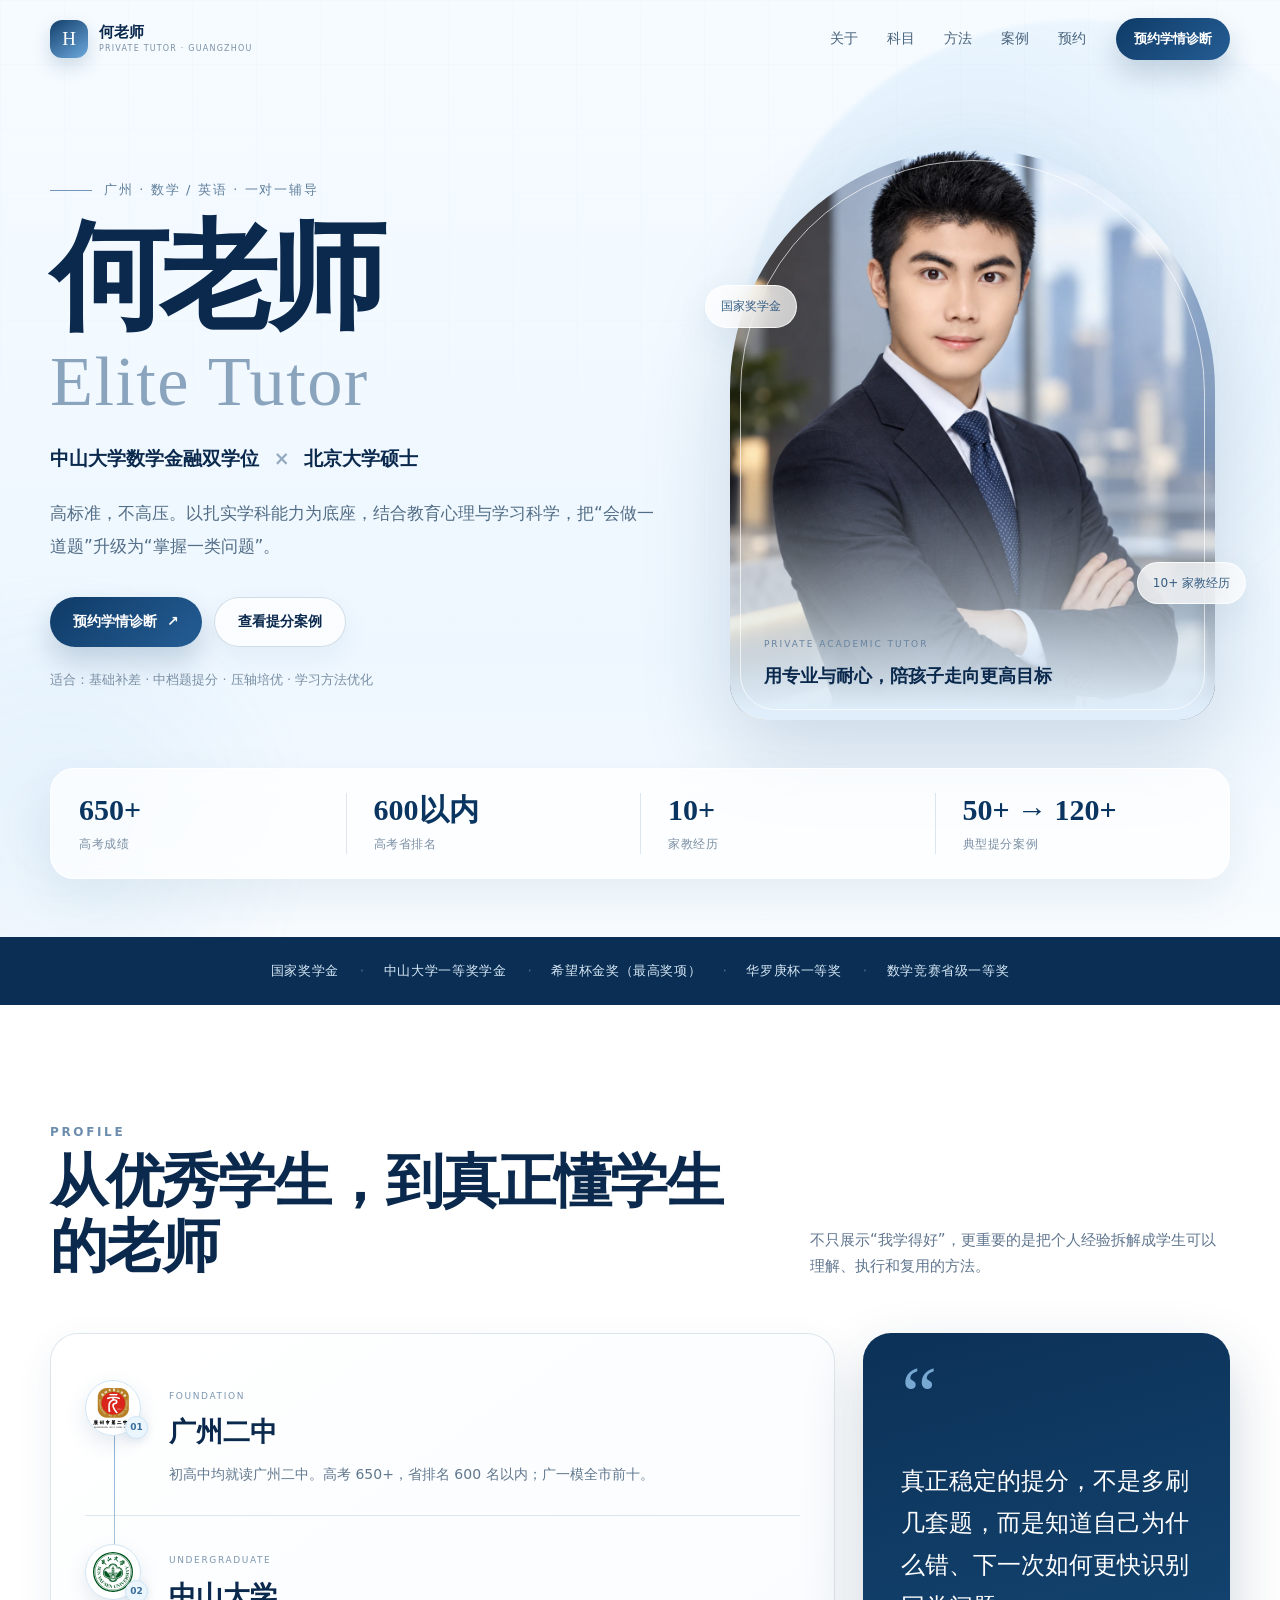
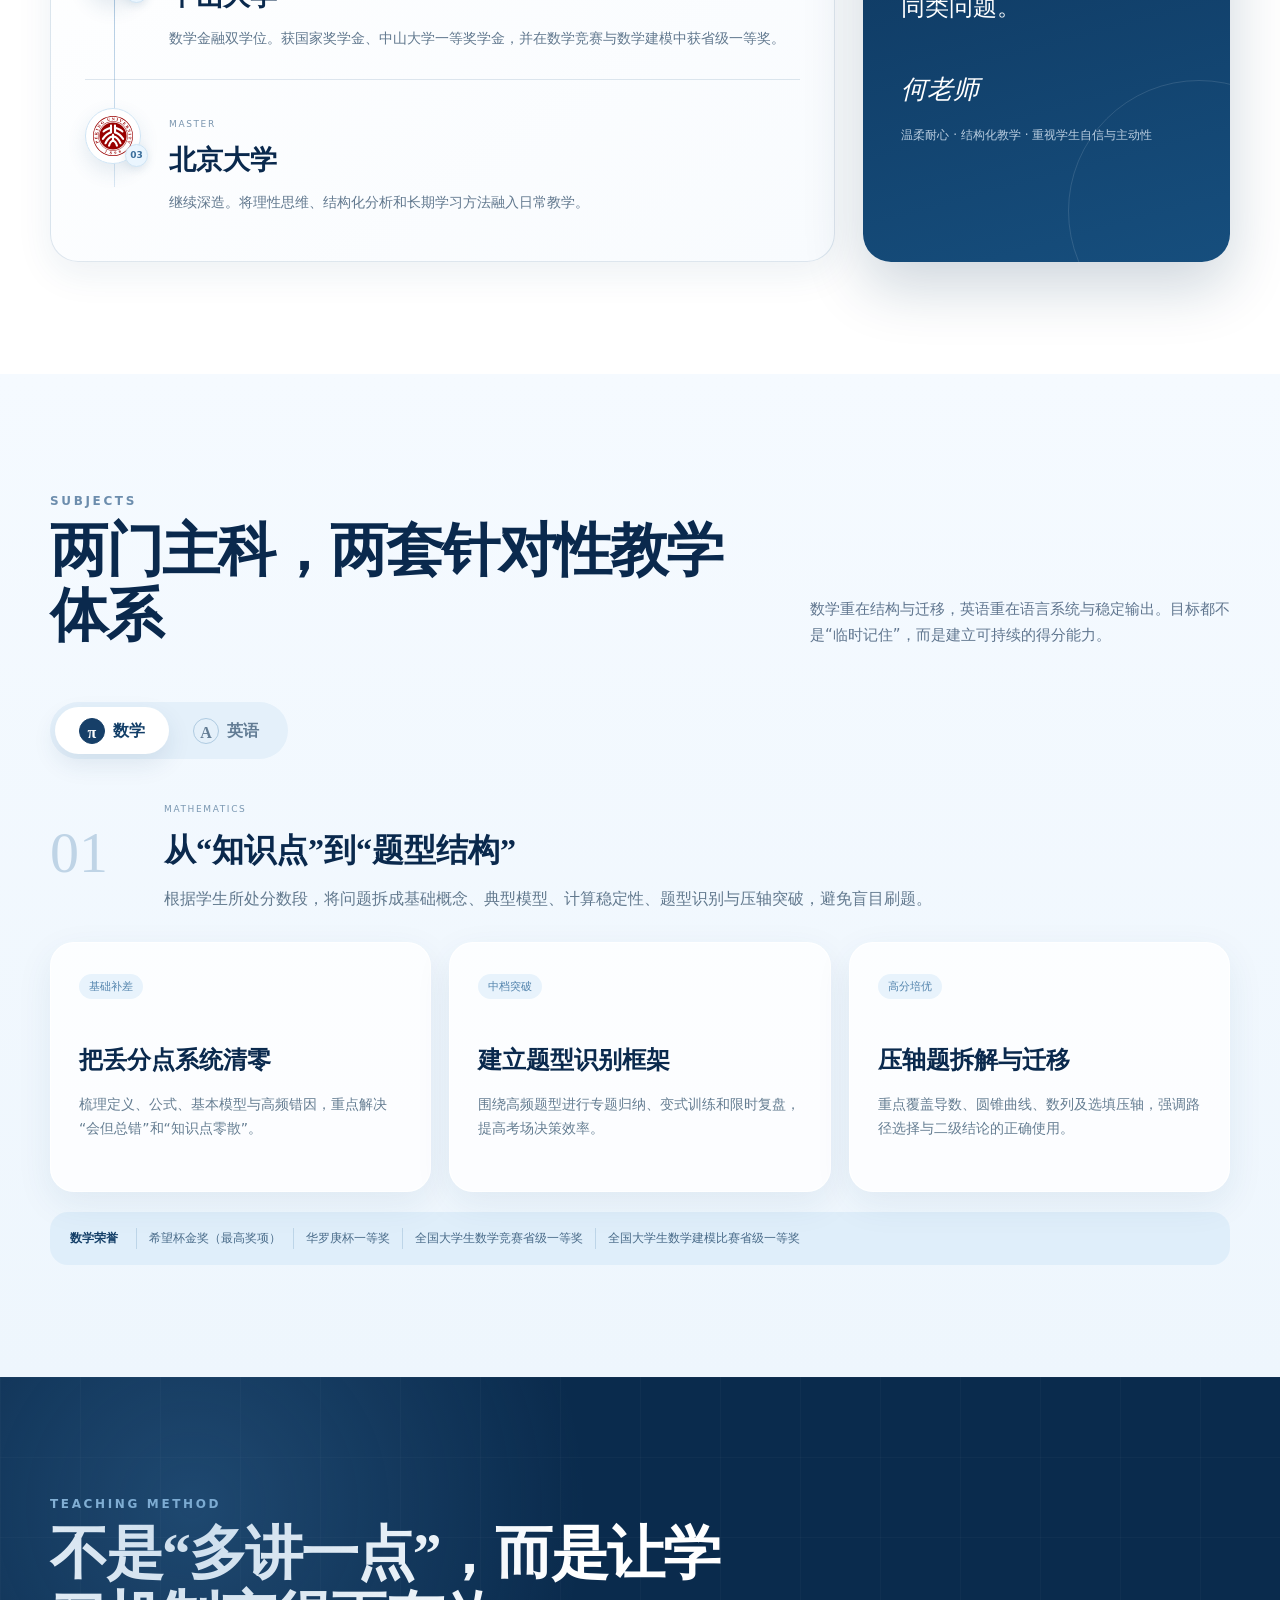
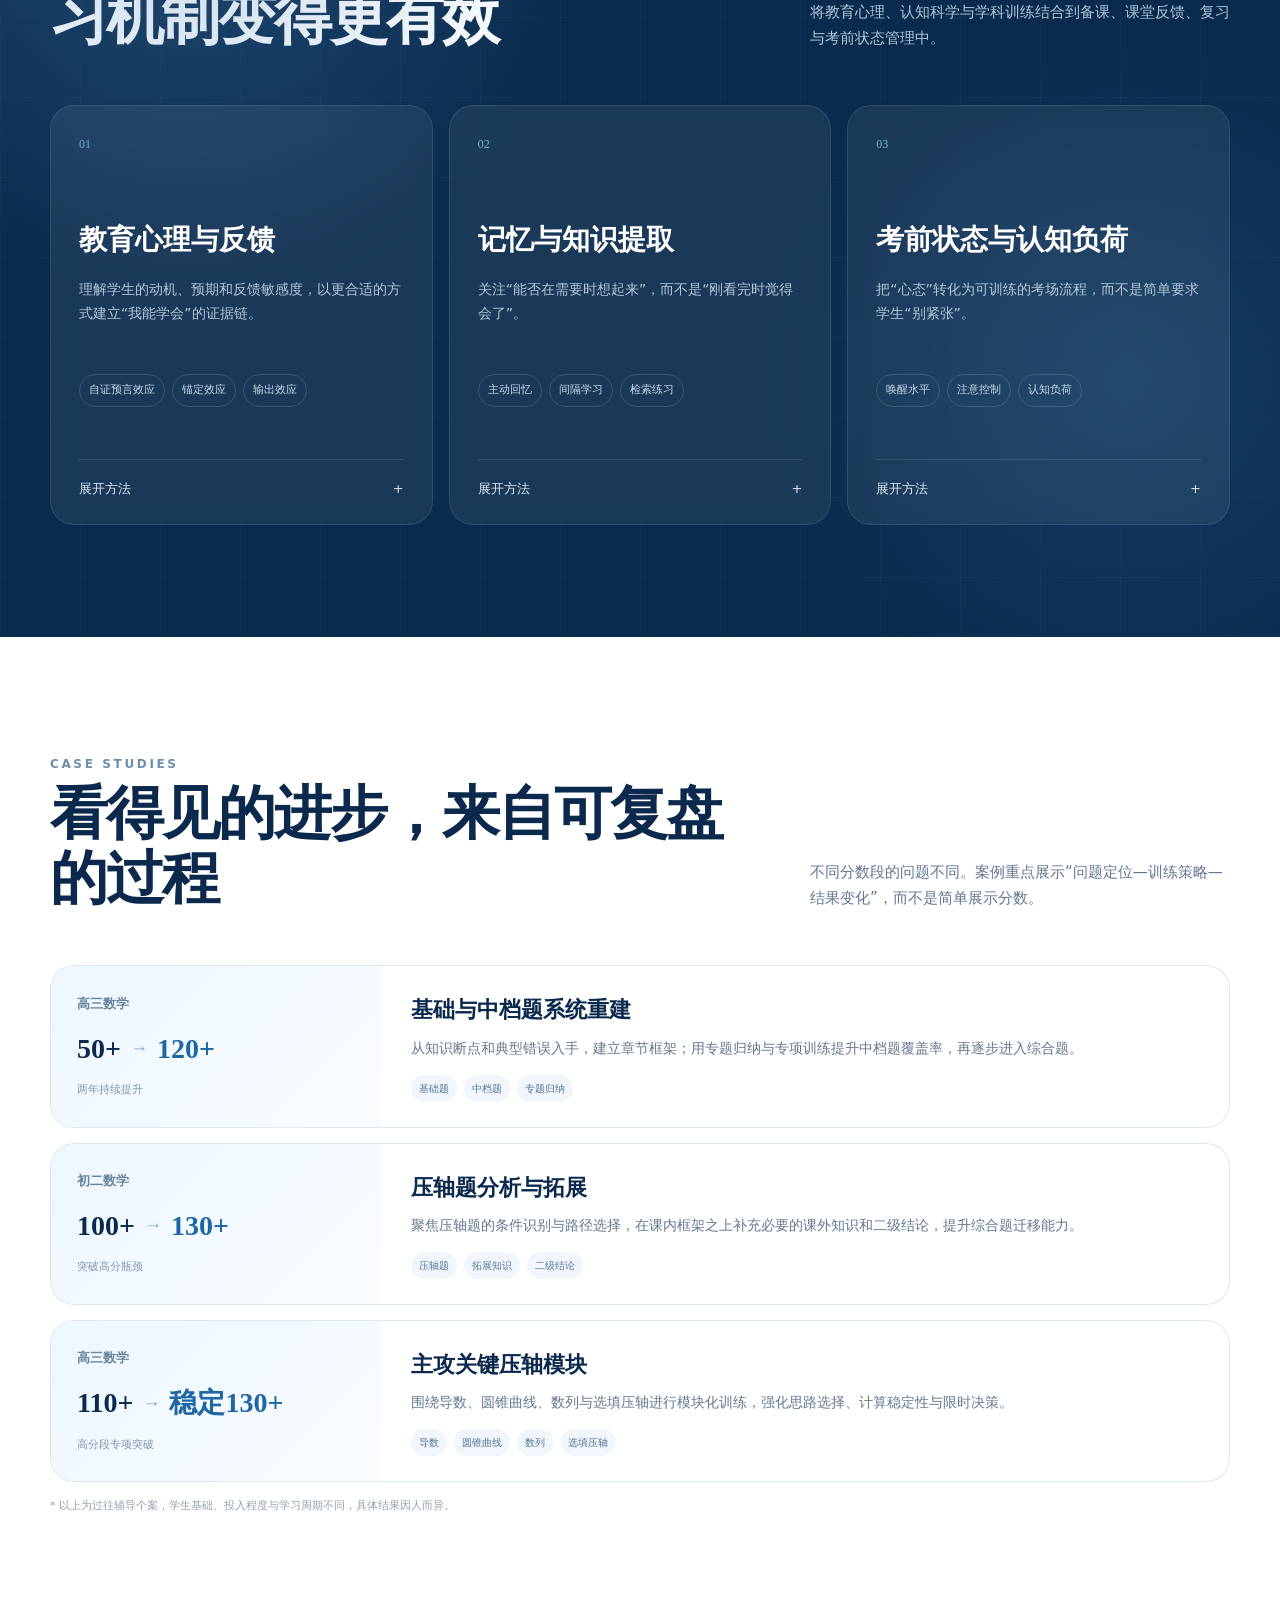
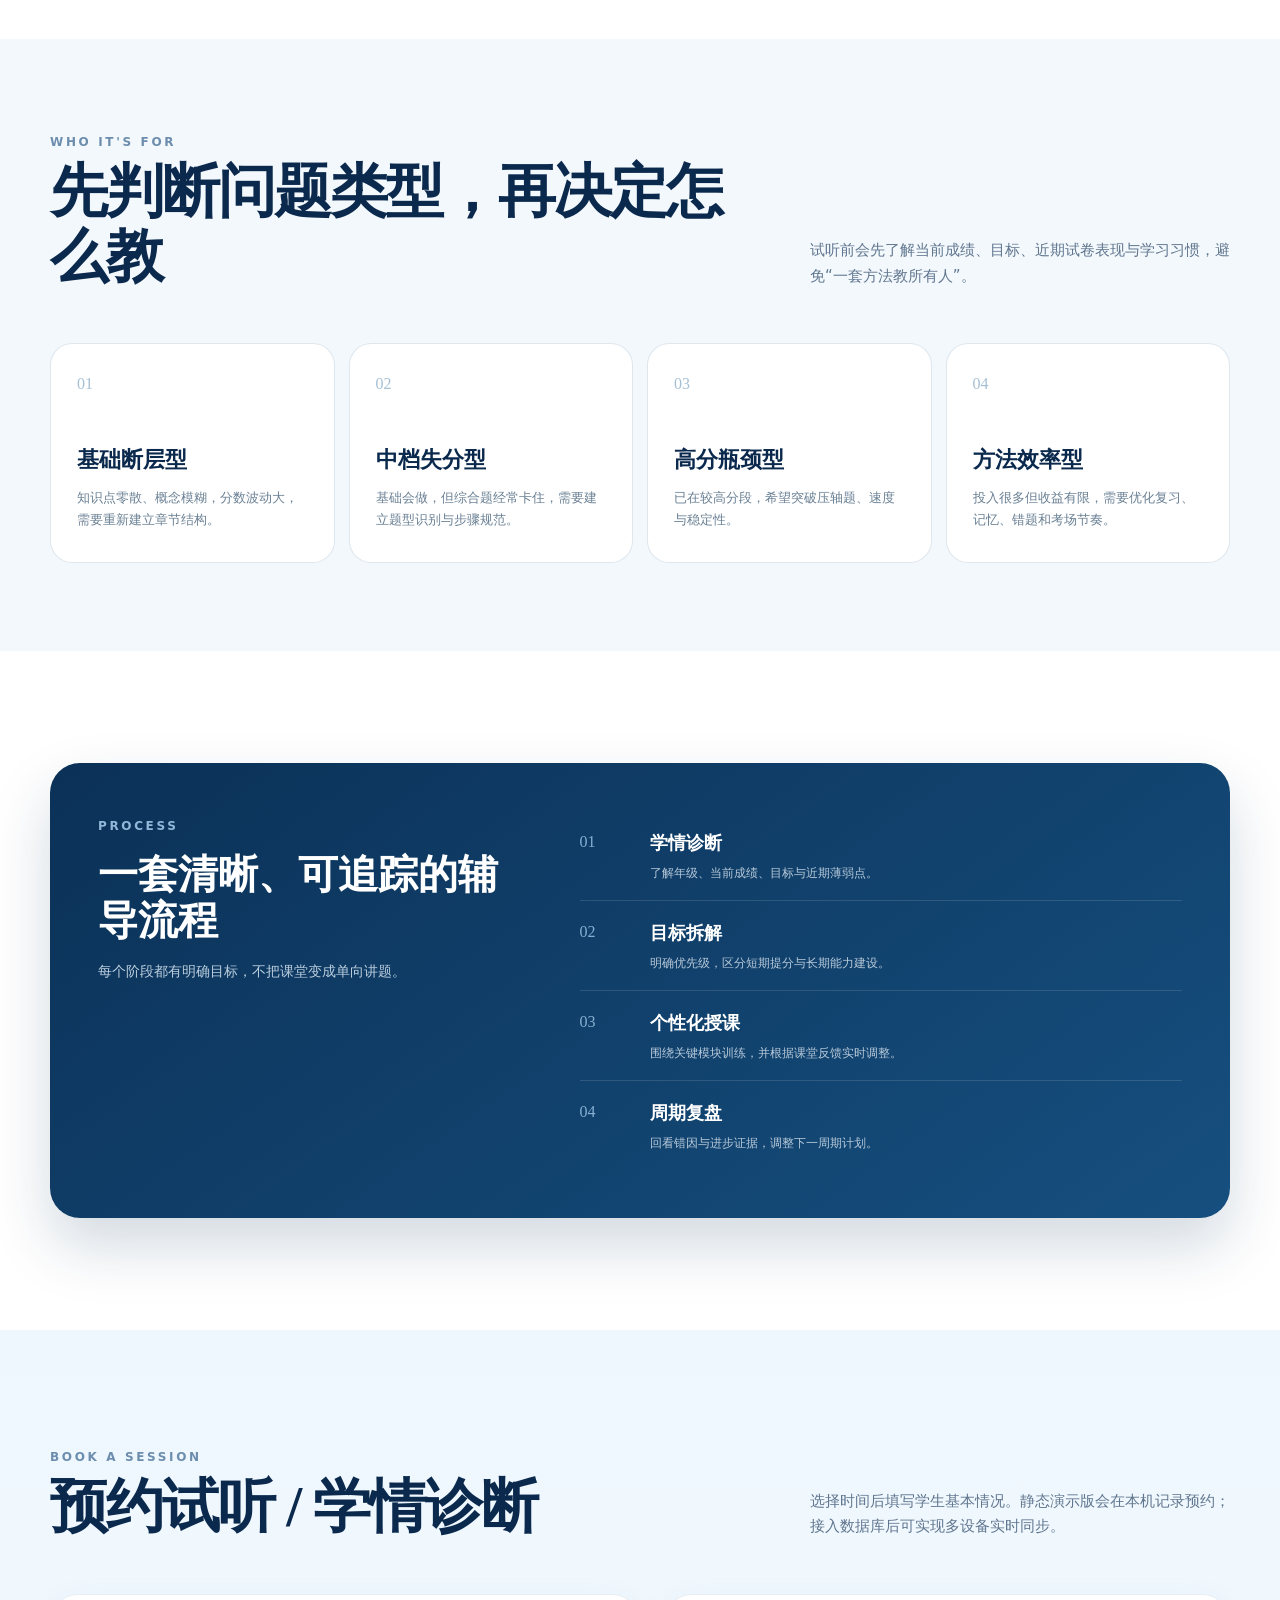
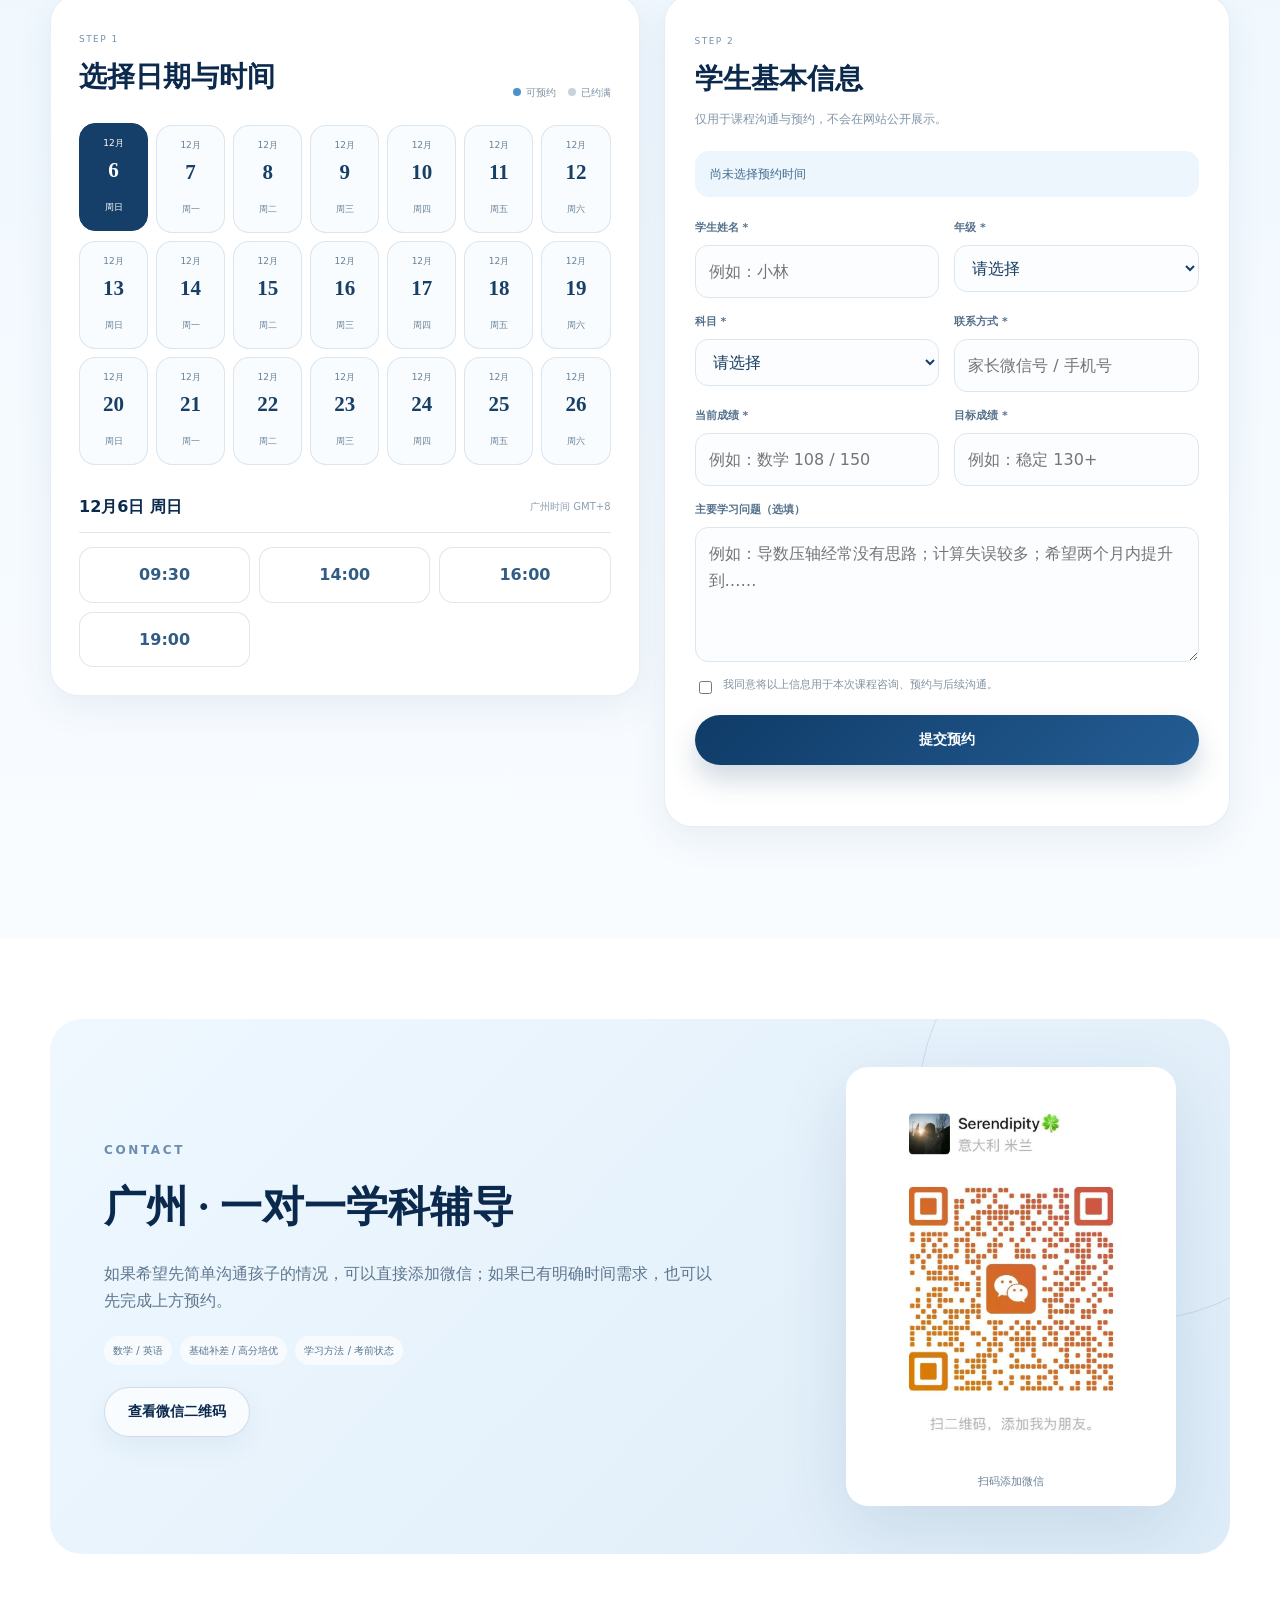
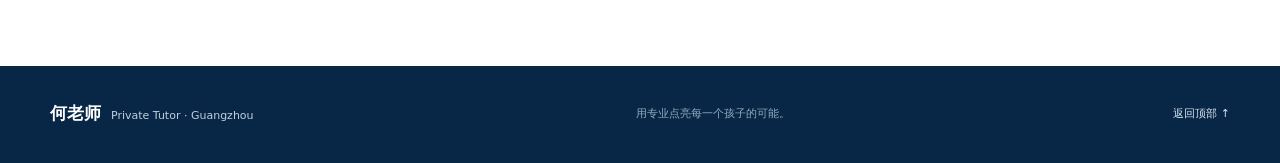
==== commit 9709cede: "Add files via upload system reservation" ====
--- a/preview-standalone.html
+++ b/preview-standalone.html
@@ -97,7 +97,11 @@
 }
 @media (prefers-reduced-motion:reduce){*{scroll-behavior:auto!important;animation:none!important;transition-duration:.001ms!important}.reveal{opacity:1!important;transform:none!important}}
 
-</style>
+  .journey-year.journey-logo{width:56px;height:56px;background:rgba(255,255,255,.96);box-shadow:0 8px 20px rgba(42,91,132,.12)}
+  .journey-logo img,.journey-logo .school-logo{width:40px;height:40px;object-fit:contain}
+  .journey-logo b{position:absolute;right:-8px;bottom:-4px;width:23px;height:23px;border-radius:50%;display:grid;place-items:center;background:#eaf5fe;border:1px solid #cfe4f4;color:#396d9b;font-size:9px;line-height:1;box-shadow:0 3px 10px rgba(42,91,132,.12)}
+  @media(max-width:720px){.journey-line{left:46px}.journey-step{grid-template-columns:56px 1fr}}
+  </style>
 </head>
 <body>
   <div class="cursor-glow" aria-hidden="true"></div>
@@ -180,15 +184,15 @@
           <div class="journey-card reveal">
             <div class="journey-line" aria-hidden="true"></div>
             <article class="journey-step">
-              <span class="journey-year">01</span>
+              <span class="journey-year journey-logo"><img class="school-logo" src="./assets/school-logos/guangzhou-no2.png" alt="广州市第二中学校徽" loading="eager" decoding="async"><b>01</b></span>
               <div><small>FOUNDATION</small><h3>广州二中</h3><p>初高中均就读广州二中。高考 650+，省排名 600 名以内；广一模全市前十。</p></div>
             </article>
             <article class="journey-step">
-              <span class="journey-year">02</span>
+              <span class="journey-year journey-logo"><img class="school-logo" src="./assets/school-logos/sun-yat-sen.svg" alt="中山大学校徽" loading="eager" decoding="async"><b>02</b></span>
               <div><small>UNDERGRADUATE</small><h3>中山大学</h3><p>数学金融双学位。获国家奖学金、中山大学一等奖学金，并在数学竞赛与数学建模中获省级一等奖。</p></div>
             </article>
             <article class="journey-step">
-              <span class="journey-year">03</span>
+              <span class="journey-year journey-logo"><img class="school-logo" src="./assets/school-logos/peking-university.svg" alt="北京大学校徽" loading="eager" decoding="async"><b>03</b></span>
               <div><small>MASTER</small><h3>北京大学</h3><p>继续深造。将理性思维、结构化分析和长期学习方法融入日常教学。</p></div>
             </article>
           </div>
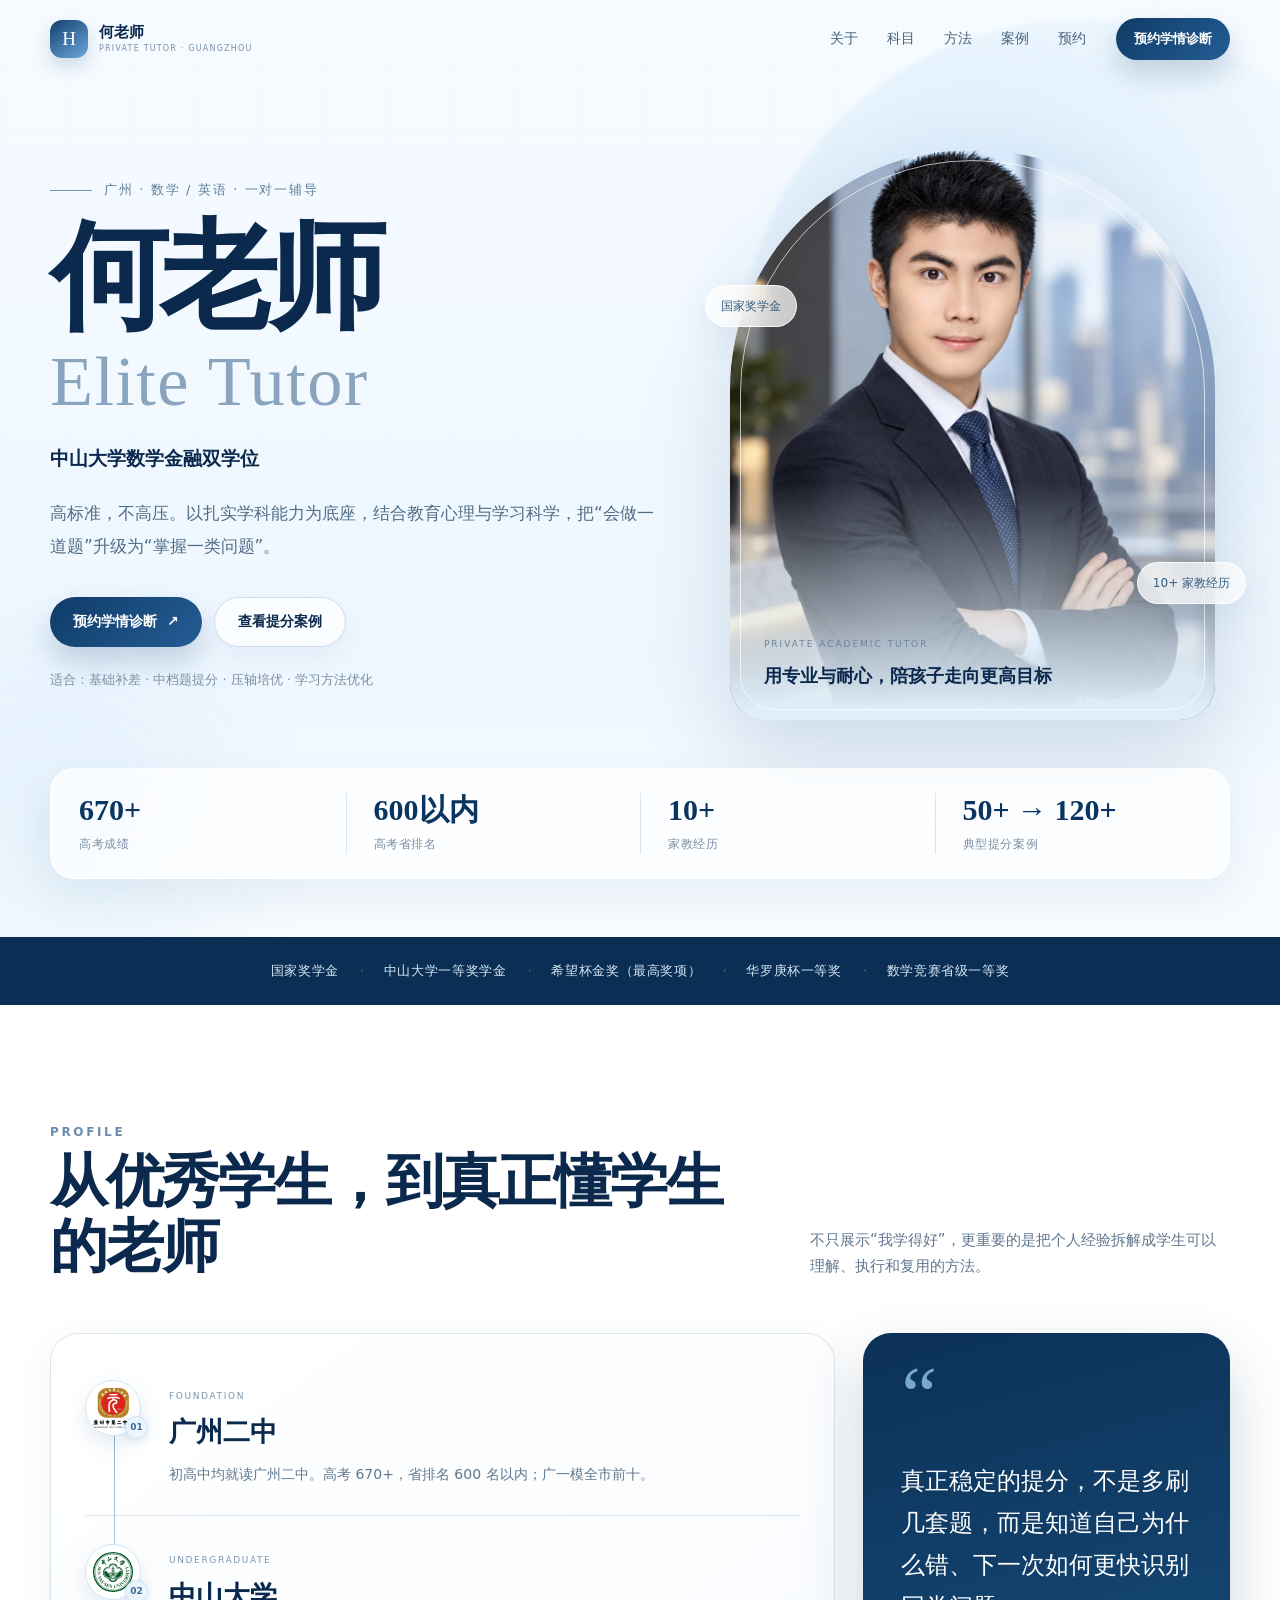
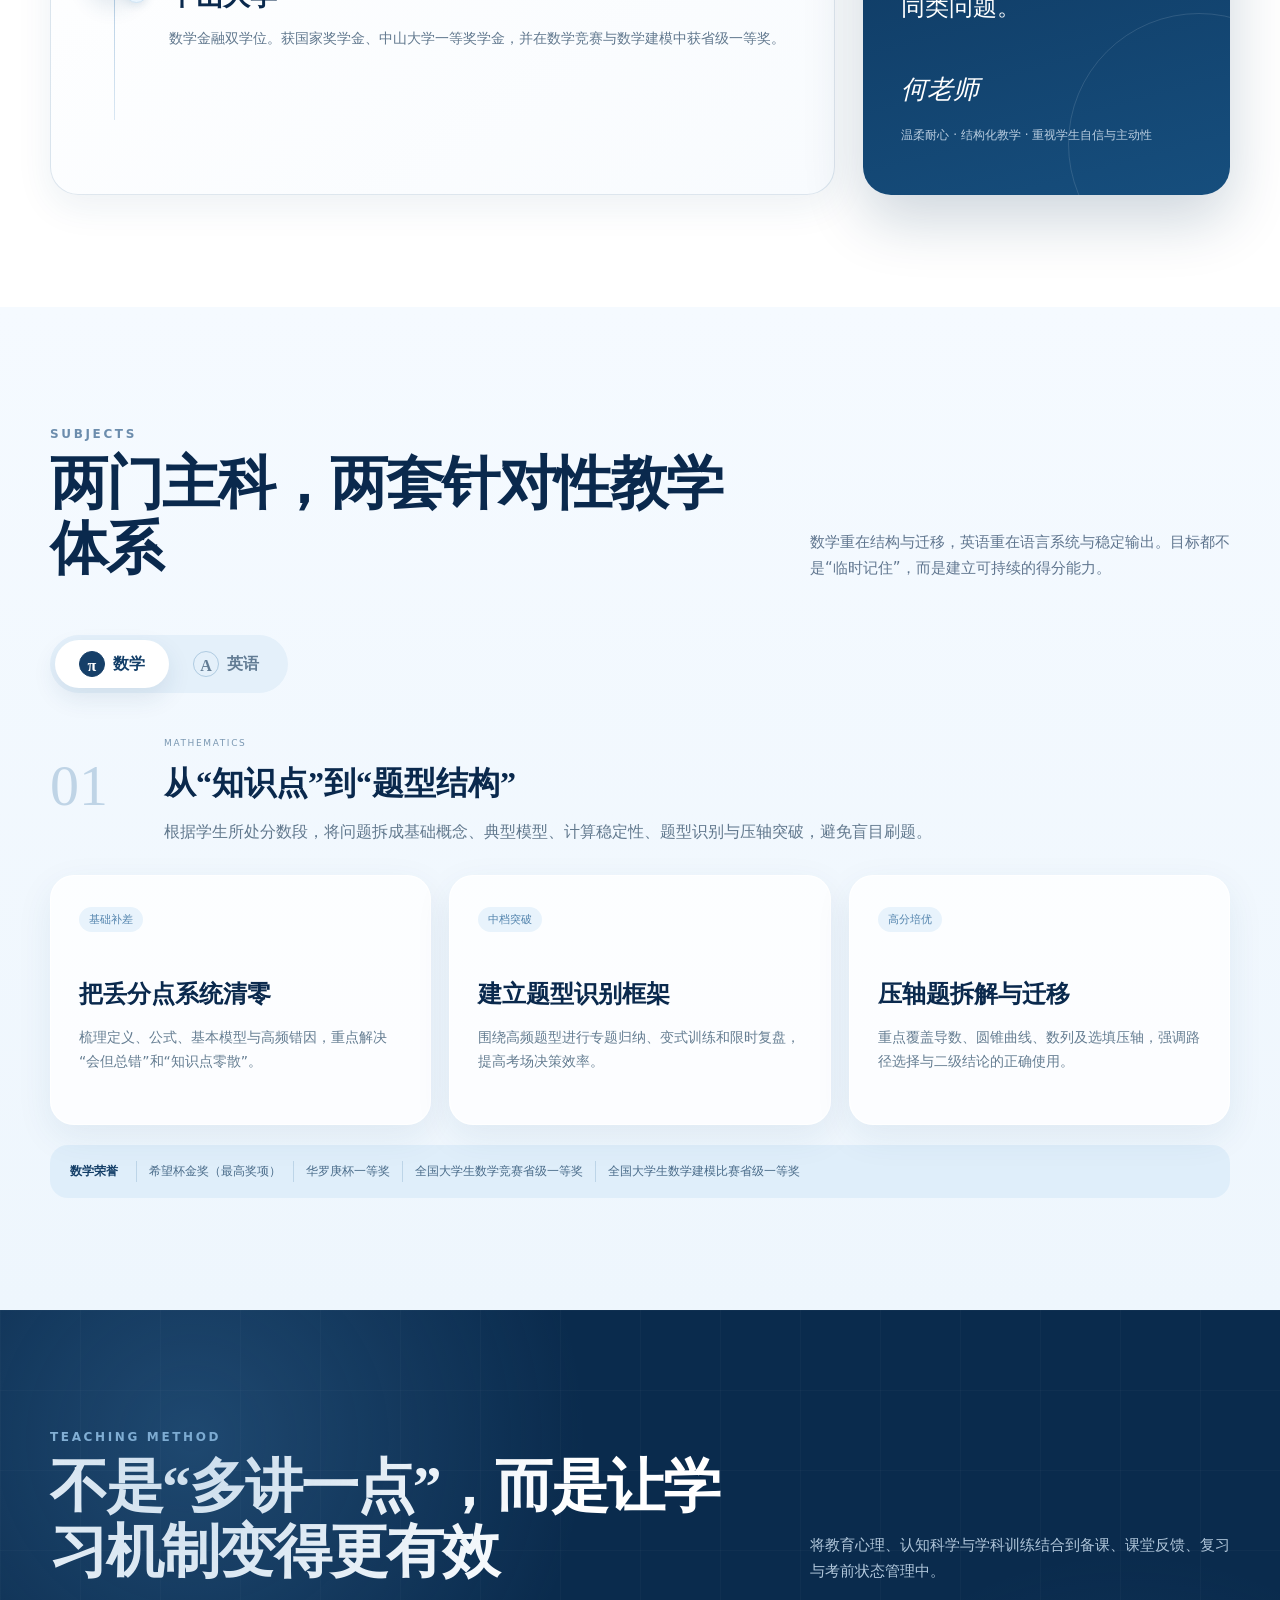
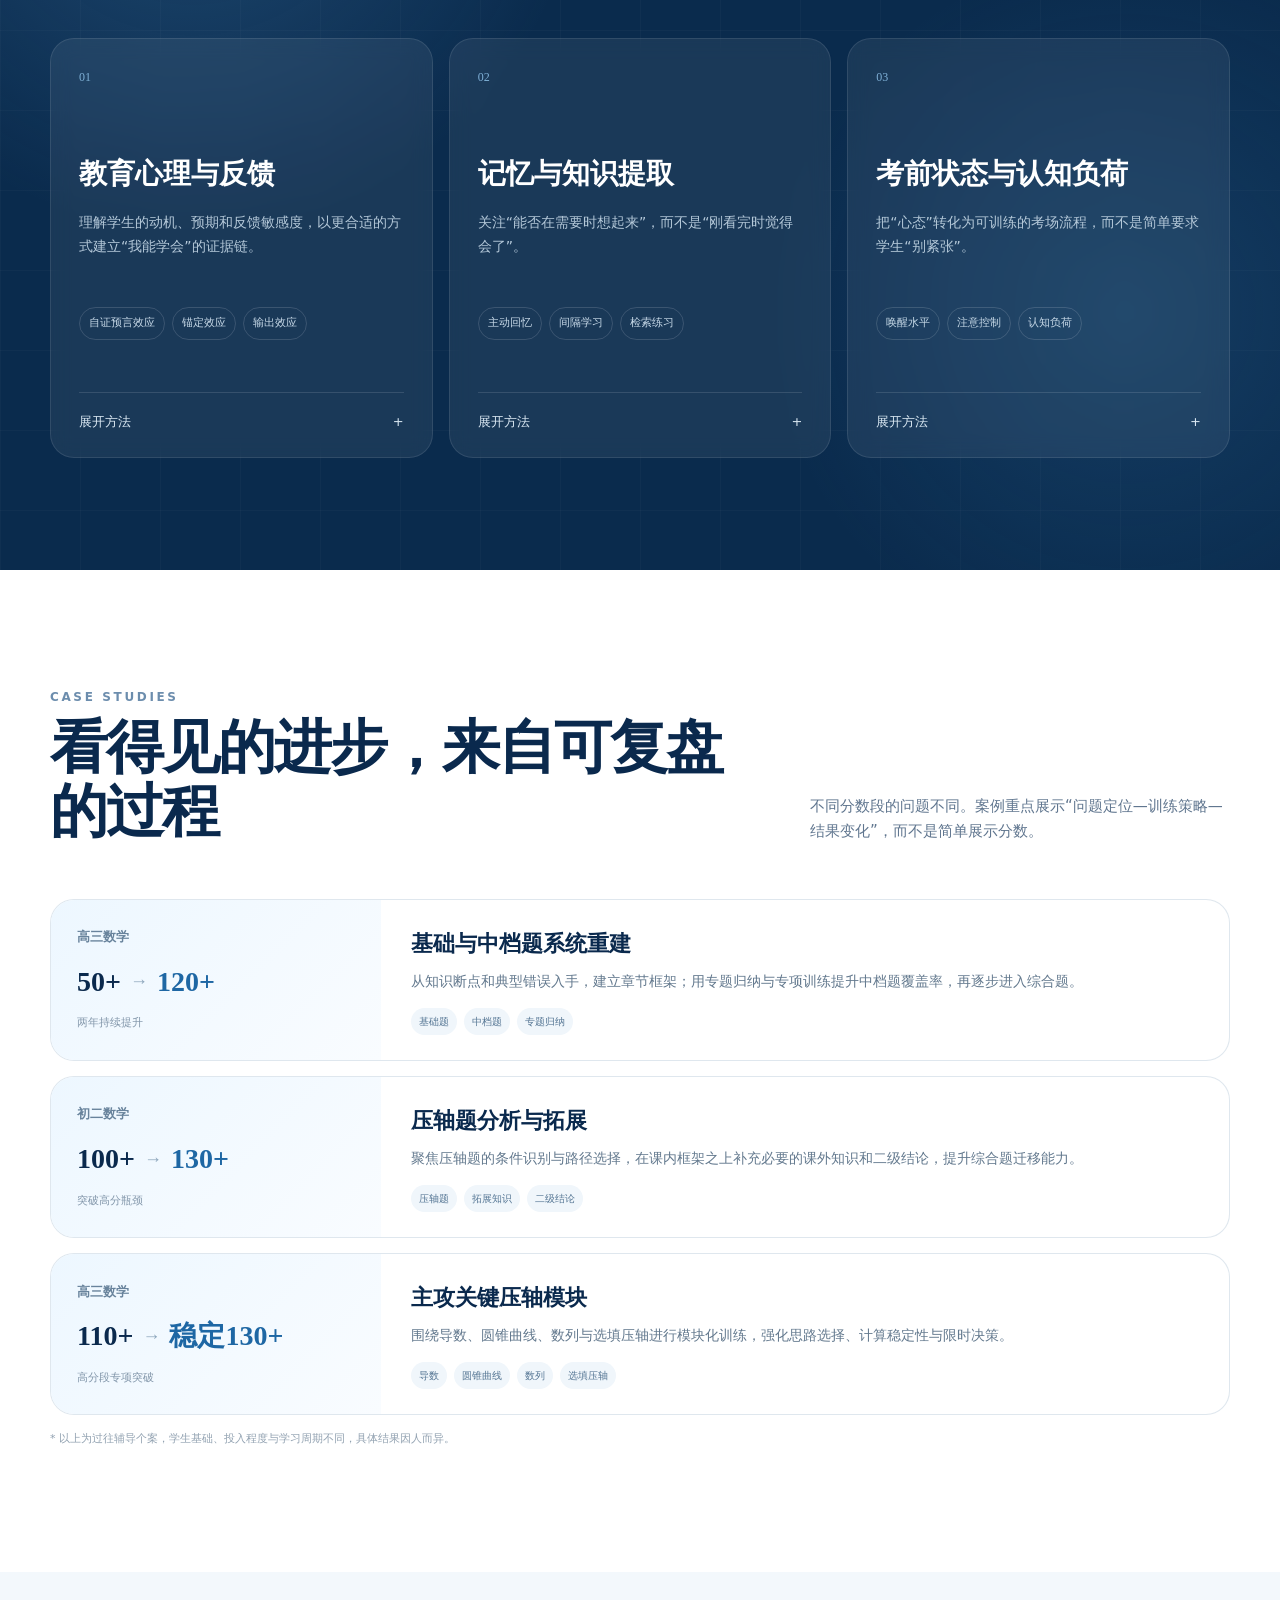
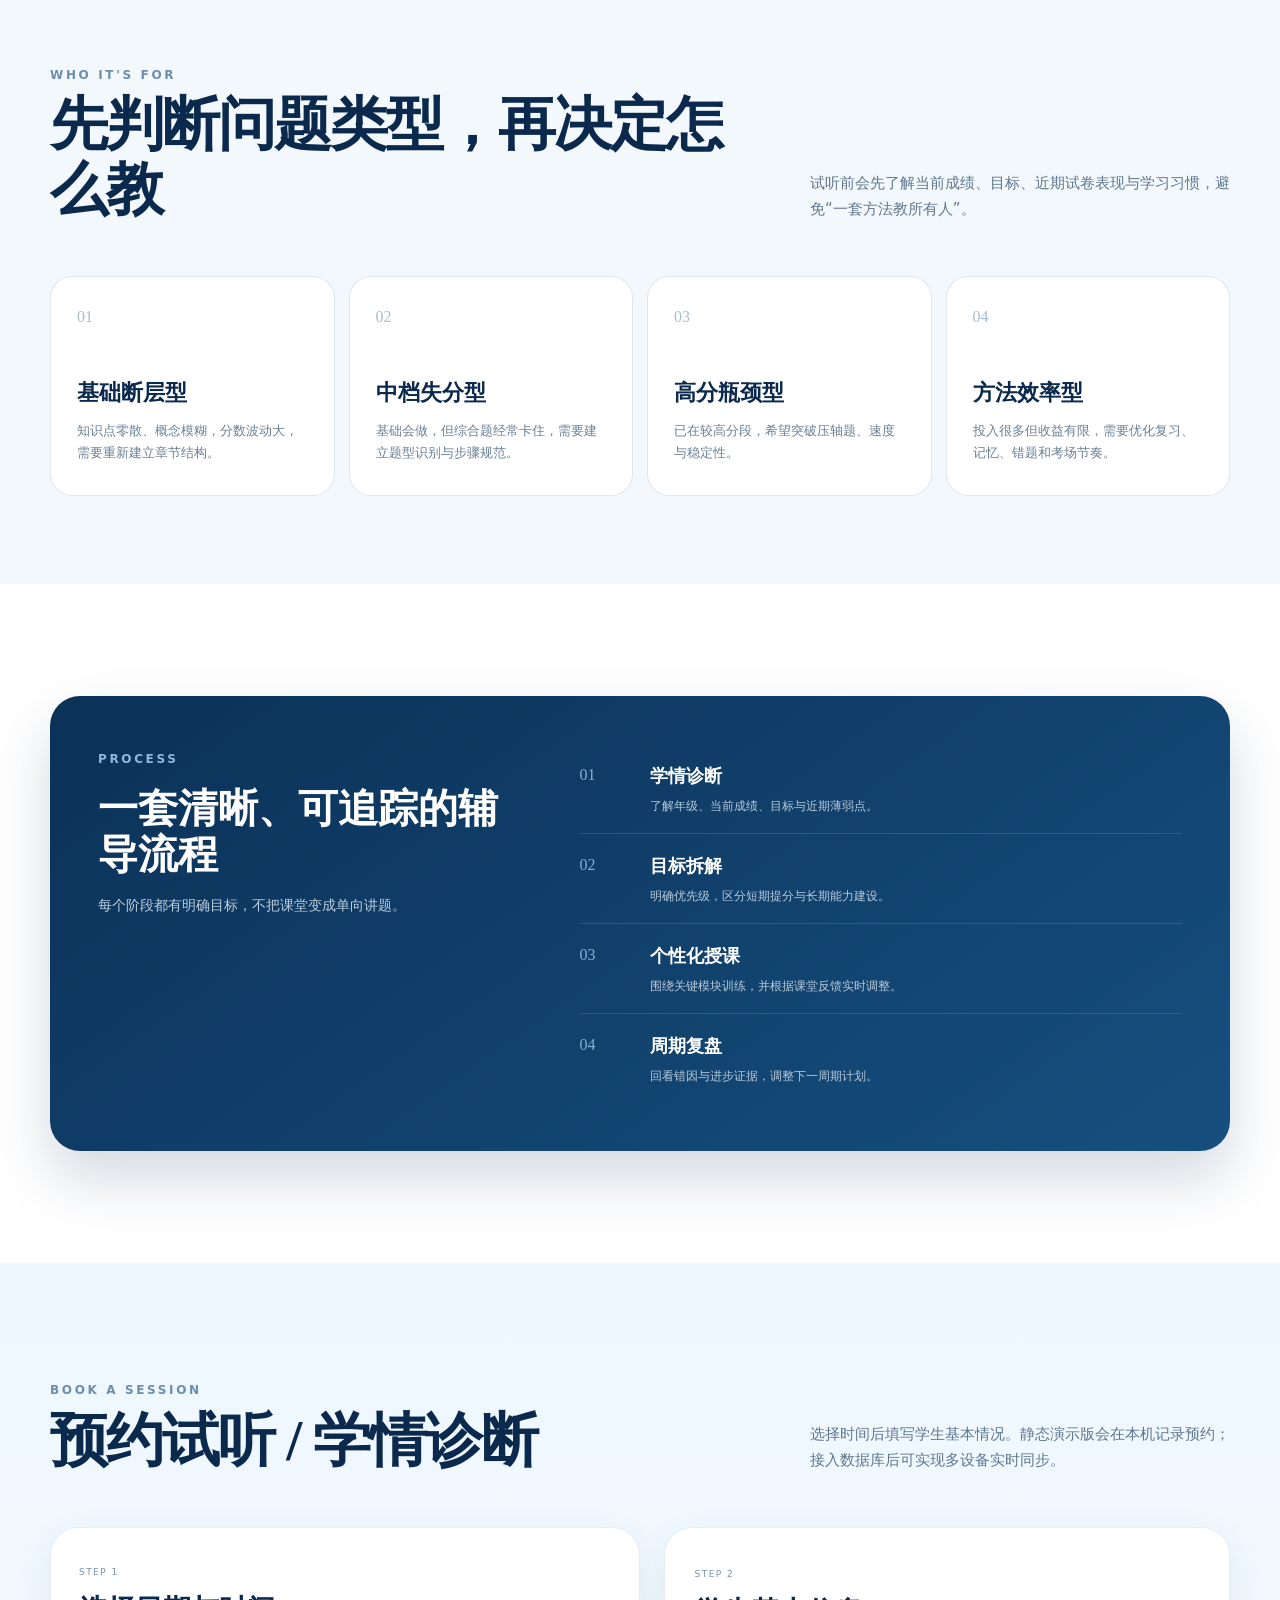
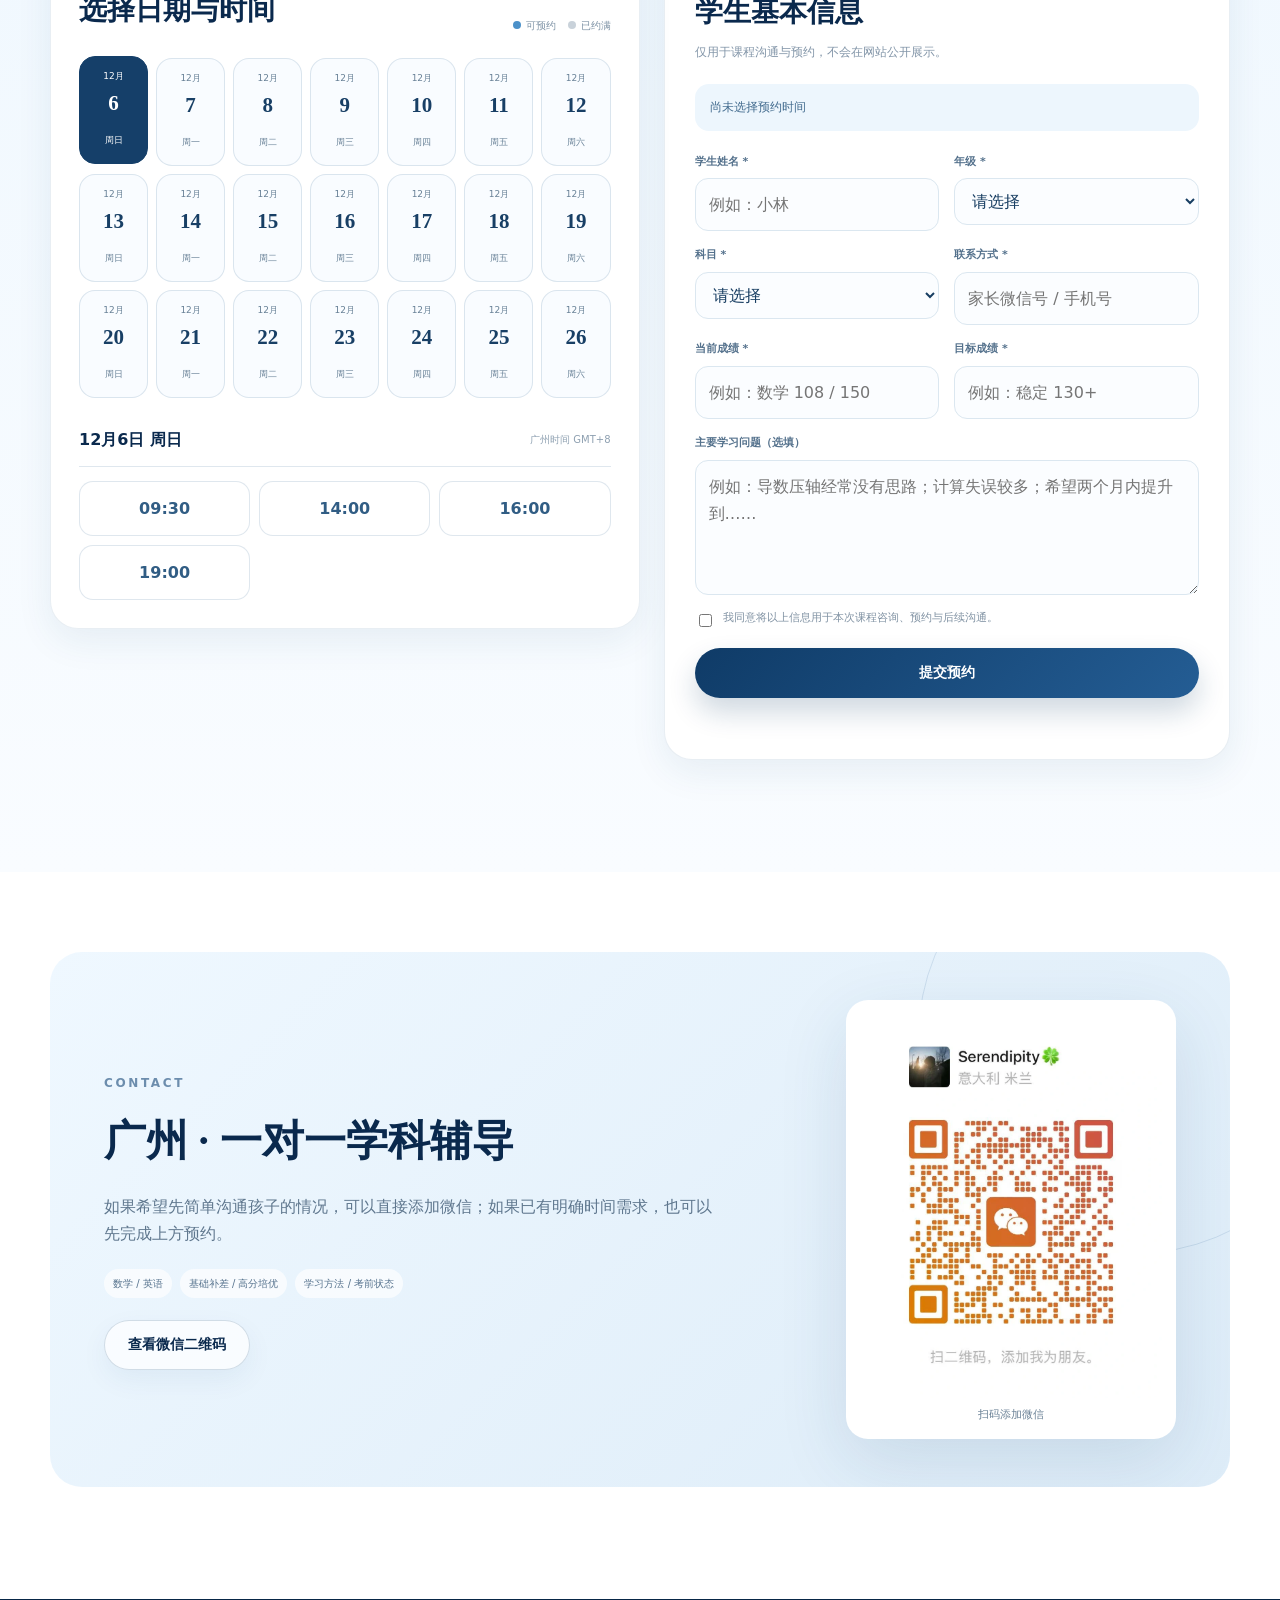
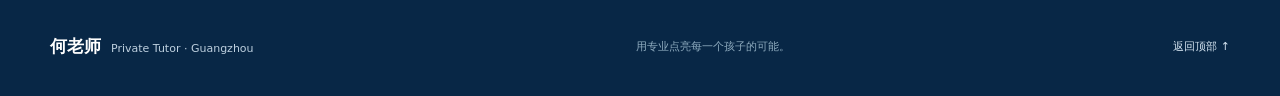
==== commit 40029c8b: "Add files via upload" ====
--- a/preview-standalone.html
+++ b/preview-standalone.html
@@ -4,7 +4,7 @@
   <meta charset="utf-8" />
   <meta name="viewport" content="width=device-width, initial-scale=1, viewport-fit=cover" />
   <meta name="theme-color" content="#f4f9ff" />
-  <meta name="description" content="何老师｜广州数学、英语一对一辅导。中山大学数学金融双学位、北京大学硕士，专注基础补差、高分突破与学习方法训练。" />
+  <meta name="description" content="何老师｜广州数学、英语一对一辅导。中山大学数学金融双学位，专注基础补差、高分突破与学习方法训练。" />
   <title>何老师｜广州数学 · 英语私人辅导</title>
   <link rel="icon" href="[data-uri]" type="image/svg+xml" />
   <style>
@@ -135,7 +135,7 @@
         <div class="hero-copy reveal">
           <div class="eyebrow"><span></span>广州 · 数学 / 英语 · 一对一辅导</div>
           <h1><span>何老师</span><em>Elite Tutor</em></h1>
-          <p class="hero-credential">中山大学数学金融双学位 <i>×</i> 北京大学硕士</p>
+          <p class="hero-credential">中山大学数学金融双学位</p>
           <p class="hero-lead">高标准，不高压。以扎实学科能力为底座，结合教育心理与学习科学，把“会做一道题”升级为“掌握一类问题”。</p>
           <div class="hero-actions">
             <a class="btn btn-primary magnetic" href="#booking">预约学情诊断 <span>↗</span></a>
@@ -160,7 +160,7 @@
       </div>
 
       <div class="shell hero-stats reveal" data-delay="180">
-        <article><strong class="count" data-count="650" data-suffix="+">0</strong><span>高考成绩</span></article>
+        <article><strong class="count" data-count="670" data-suffix="+">0</strong><span>高考成绩</span></article>
         <article><strong class="count" data-count="600" data-suffix="以内">0</strong><span>高考省排名</span></article>
         <article><strong class="count" data-count="10" data-suffix="+">0</strong><span>家教经历</span></article>
         <article><strong>50+ → 120+</strong><span>典型提分案例</span></article>
@@ -185,15 +185,11 @@
             <div class="journey-line" aria-hidden="true"></div>
             <article class="journey-step">
               <span class="journey-year journey-logo"><img class="school-logo" src="./assets/school-logos/guangzhou-no2.png" alt="广州市第二中学校徽" loading="eager" decoding="async"><b>01</b></span>
-              <div><small>FOUNDATION</small><h3>广州二中</h3><p>初高中均就读广州二中。高考 650+，省排名 600 名以内；广一模全市前十。</p></div>
+              <div><small>FOUNDATION</small><h3>广州二中</h3><p>初高中均就读广州二中。高考 670+，省排名 600 名以内；广一模全市前十。</p></div>
             </article>
             <article class="journey-step">
               <span class="journey-year journey-logo"><img class="school-logo" src="./assets/school-logos/sun-yat-sen.svg" alt="中山大学校徽" loading="eager" decoding="async"><b>02</b></span>
               <div><small>UNDERGRADUATE</small><h3>中山大学</h3><p>数学金融双学位。获国家奖学金、中山大学一等奖学金，并在数学竞赛与数学建模中获省级一等奖。</p></div>
-            </article>
-            <article class="journey-step">
-              <span class="journey-year journey-logo"><img class="school-logo" src="./assets/school-logos/peking-university.svg" alt="北京大学校徽" loading="eager" decoding="async"><b>03</b></span>
-              <div><small>MASTER</small><h3>北京大学</h3><p>继续深造。将理性思维、结构化分析和长期学习方法融入日常教学。</p></div>
             </article>
           </div>
 
